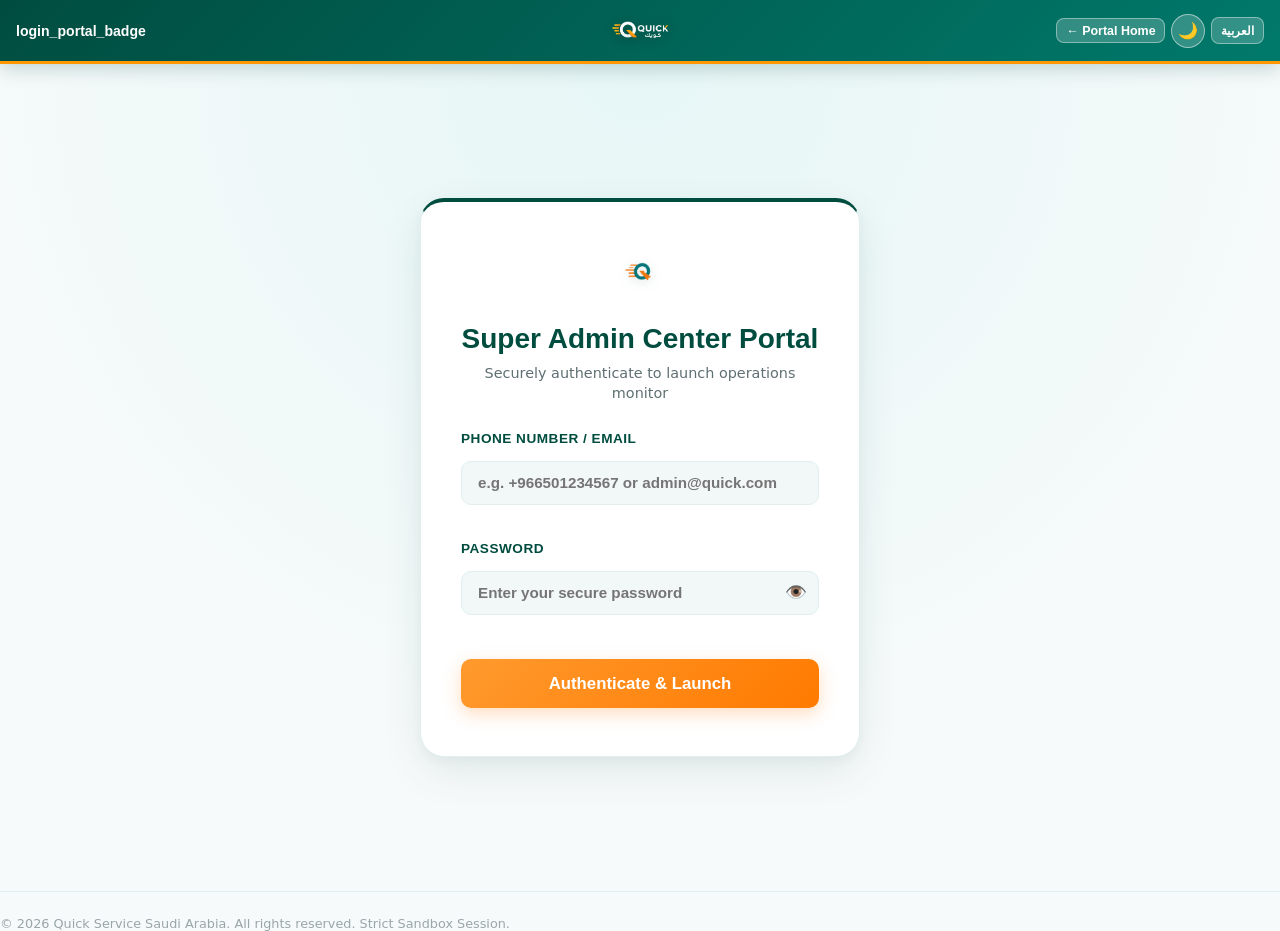
==== login.html @ 5a7437a3 "Initial commit for standalone Supermarket Logistics Dashboard" ====
<!DOCTYPE html>
<html lang="en">
<head>
    <meta charset="UTF-8">
    <meta name="viewport" content="width=device-width, initial-scale=1.0, maximum-scale=1.0, user-scalable=no">
    <meta name="description" content="Super Admin Access Portal - Authenticate to manage users, verify stores and captains, and audit payouts.">
    <meta http-equiv="Content-Security-Policy" content="default-src 'self'; script-src 'self'; style-src 'self' 'unsafe-inline' https://fonts.googleapis.com; font-src 'self' https://fonts.gstatic.com; img-src 'self' data: https://uzpvlmgqwpxcuvngsayb.supabase.co; connect-src 'self' https://quick-service.runasp.net; media-src 'self';">
    <meta http-equiv="Cache-Control" content="no-cache, no-store, must-revalidate">
    <meta http-equiv="Pragma" content="no-cache">
    <meta http-equiv="Expires" content="0">
    <title data-i18n="admin_login_title">Super Admin Portal Login</title>
    <!-- Google Fonts: Cairo, Outfit and Inter -->
    <link rel="preconnect" href="https://fonts.googleapis.com">
    <link rel="preconnect" href="https://fonts.gstatic.com" crossorigin>
    <link href="https://fonts.googleapis.com/css2?family=Cairo:wght@300;400;500;600;700;800;900&family=Inter:wght@300;400;500;600;700&family=Outfit:wght@400;500;600;700;800&display=swap" rel="stylesheet">
    <link rel="stylesheet" href="css/style.css?v=25.0">
    
    <style>
        .login-wrapper {
            display: flex;
            align-items: center;
            justify-content: center;
            min-height: calc(100vh - 73px);
            padding: 2rem;
            position: relative;
            background: radial-gradient(circle at top center, var(--brand-teal-light) 0%, var(--bg-base) 70%);
        }

        [data-theme="dark"] .login-wrapper {
            background: radial-gradient(circle at top center, #1A3135 0%, #101718 70%);
        }

        .login-card {
            background: var(--bg-card);
            border: 1px solid var(--border-color);
            border-top: 4.5px solid var(--brand-teal);
            border-radius: var(--radius-lg);
            width: 100%;
            max-width: 440px;
            padding: 3rem 2.5rem;
            box-shadow: 0 16px 40px rgba(0, 77, 64, 0.09), 0 4px 12px rgba(0, 0, 0, 0.03);
            position: relative;
            overflow: hidden;
            display: flex;
            flex-direction: column;
            gap: 1.75rem;
            animation: fadeIn 0.5s ease-out;
        }

        .login-header {
            text-align: center;
            z-index: 1;
        }

        .login-logo {
            font-size: 3rem;
            margin-bottom: 1rem;
            display: inline-block;
        }

        .login-title {
            font-size: 1.75rem;
            font-weight: 800;
            color: var(--brand-teal);
            margin-bottom: 0.5rem;
        }

        .login-subtitle {
            color: var(--text-secondary);
            font-size: 0.9rem;
            line-height: 1.4;
            font-weight: 500;
        }

        .login-form {
            display: flex;
            flex-direction: column;
            gap: 1.25rem;
            z-index: 1;
        }

        .form-group {
            display: flex;
            flex-direction: column;
            gap: 0.5rem;
        }

        .form-label {
            font-size: 0.85rem;
            font-weight: 700;
            color: var(--brand-teal);
            text-transform: uppercase;
            letter-spacing: 0.5px;
        }

        .login-input {
            width: 100%;
            background-color: var(--bg-container);
            border: 1px solid var(--border-color);
            border-radius: var(--radius-sm);
            padding: 0.8rem 1rem;
            color: var(--text-primary);
            font-size: 0.95rem;
            font-weight: 600;
            outline: none;
            transition: all var(--transition-speed);
        }

        .login-input:focus {
            border-color: var(--brand-teal);
            background-color: #FFFFFF;
            box-shadow: 0 0 0 3px rgba(0, 77, 64, 0.12);
        }

        .btn-submit {
            background: linear-gradient(135deg, #FF9A2E 0%, #FF7A00 100%);
            color: #fff;
            border: none;
            border-radius: var(--radius-sm);
            padding: 0.9rem;
            font-size: 1.05rem;
            font-weight: 700;
            cursor: pointer;
            display: flex;
            align-items: center;
            justify-content: center;
            gap: 0.5rem;
            box-shadow: 0 6px 18px rgba(255, 138, 31, 0.28);
            transition: all var(--transition-speed);
            margin-top: 0.5rem;
        }

        .btn-submit:hover:not(:disabled) {
            transform: translateY(-2px);
            box-shadow: 0 8px 24px rgba(255, 138, 31, 0.38);
        }

        .btn-submit:active:not(:disabled) {
            transform: translateY(0);
        }

        .btn-submit:disabled {
            opacity: 0.6;
            cursor: not-allowed;
        }

        .alert-box {
            border-radius: var(--radius-sm);
            padding: 0.75rem 1rem;
            font-size: 0.85rem;
            font-weight: 500;
            display: none;
            align-items: center;
            gap: 0.5rem;
            animation: shake 0.4s ease-in-out;
        }

        .alert-error {
            background-color: rgba(255, 71, 87, 0.12);
            border: 1px solid rgba(255, 71, 87, 0.25);
            color: var(--color-danger);
            display: none;
        }

        .alert-success {
            background-color: rgba(46, 213, 115, 0.12);
            border: 1px solid rgba(46, 213, 115, 0.25);
            color: var(--color-success);
            display: none;
        }

        /* Spinner */
        .spinner {
            width: 18px;
            height: 18px;
            border: 2px solid rgba(255, 255, 255, 0.3);
            border-top-color: #fff;
            border-radius: 50%;
            animation: spin 0.8s linear infinite;
            display: none;
        }

        /* Animations */
        @keyframes fadeIn {
            from { opacity: 0; transform: translateY(20px); }
            to { opacity: 1; transform: translateY(0); }
        }

        @keyframes float {
            0%, 100% { transform: translateY(0); }
            50% { transform: translateY(-8px); }
        }

        @keyframes spin {
            to { transform: rotate(360deg); }
        }

        /* Mobile Responsive Overlap Fixes */
        @media screen and (max-width: 576px) {
            .portal-header {
                padding: 0 8px !important;
                height: 56px !important;
            }

            .header-right-text {
                display: none !important;
            }

            .header-center img {
                height: 32px !important;
                max-width: 100px !important;
            }

            .header-left {
                gap: 4px !important;
            }

            .header-left .btn {
                padding: 0.25rem 0.45rem !important;
                font-size: 0.72rem !important;
            }

            .login-wrapper {
                padding: 0.75rem !important;
                min-height: calc(100vh - 56px) !important;
            }

            .login-card {
                padding: 1.25rem 1rem !important;
                gap: 1.25rem !important;
            }

            .login-title {
                font-size: 1.35rem !important;
            }
        }
    </style>
</head>
<body class="portal-body">
    <!-- Login Header -->
    <header class="portal-header" style="display: flex !important; flex-direction: row !important; align-items: center !important; justify-content: space-between !important; flex-wrap: nowrap !important; height: 64px !important; padding: 0 16px !important; background: linear-gradient(135deg, #004D40 0%, #00796B 100%) !important; border-bottom: 3px solid #FF9800 !important; position: sticky !important; top: 0 !important; z-index: 99999 !important; width: 100% !important; box-sizing: border-box !important;">
        <!-- Right (اليمين in RTL): Brand Title / Portal Title -->
        <div class="header-right" style="display: flex !important; align-items: center !important; gap: 6px !important; flex: 1 !important; justify-content: flex-start !important; min-width: 0 !important;">
            <h1 class="logo-text header-right-text" id="login-header-title" style="font-size: 0.88rem !important; font-weight: 800 !important; color: #ffffff !important; margin: 0 !important; white-space: nowrap !important; overflow: hidden !important; text-overflow: ellipsis !important; font-family: 'Cairo', sans-serif !important;" data-i18n="login_portal_badge">لوحة التحكم السريعة</h1>
        </div>
        <!-- Center (في النص): Quick Logo -->
        <div class="header-center" style="display: flex !important; align-items: center !important; justify-content: center !important; flex: 1 !important; min-width: 0 !important;">
            <img src="assets/images/home_logo.png" alt="Quick Service Logo" class="brand-logo-wide" style="height: 38px !important; width: auto !important; max-width: 120px !important; object-fit: contain !important; filter: drop-shadow(0 2px 6px rgba(0,0,0,0.3)) !important;">
        </div>
        <!-- Left (الشمال in RTL): Control Buttons (Home, Theme, Language) -->
        <div class="header-left" style="display: flex !important; align-items: center !important; justify-content: flex-end !important; gap: 6px !important; flex: 1 !important; min-width: 0 !important;">
            <a href="index.html" class="btn btn-secondary btn-sm" id="btn-back-home" style="border-radius: 8px !important; font-size: 0.78rem !important; font-weight: 700 !important; padding: 0.3rem 0.55rem !important; text-decoration: none !important; color: #ffffff !important; background: rgba(255,255,255,0.2) !important; border: 1px solid rgba(255,255,255,0.4) !important; white-space: nowrap !important;" data-i18n="nav_home">🏠 الرئيسية</a>
            <button class="btn btn-secondary btn-sm btn-theme-toggle" id="btn-theme-toggle" style="width: 34px !important; height: 34px !important; border-radius: 50% !important; font-size: 1rem !important; padding: 0 !important; display: flex !important; align-items: center !important; justify-content: center !important; color: #ffffff !important; background: rgba(255,255,255,0.2) !important; border: 1.5px solid rgba(255,255,255,0.5) !important; flex-shrink: 0 !important;" title="Toggle Theme">🌙</button>
            <button id="btn-lang-toggle" class="btn btn-secondary btn-sm" style="border-radius: 8px !important; font-size: 0.78rem !important; font-weight: 700 !important; padding: 0.3rem 0.55rem !important; color: #ffffff !important; background: rgba(255,255,255,0.2) !important; border: 1px solid rgba(255,255,255,0.4) !important; white-space: nowrap !important;">العربية</button>
        </div>
    </header>

    <!-- Main Content -->
    <main class="login-wrapper">
        <div class="login-card">
            <header class="login-header">
                <img src="assets/images/logo_withoutname.png" alt="Quick App Logo" class="brand-logo-img" style="height: 56px; margin-bottom: 0.8rem;">
                <h1 class="login-title" data-i18n="admin_login_title">Super Admin Portal</h1>
                <p class="login-subtitle" data-i18n="admin_login_subtitle">Securely authenticate to launch operations monitor</p>
            </header>

             <form id="admin-login-form" class="login-form" novalidate>
                <!-- Alert Box -->
                <div id="login-alert" class="alert-box alert-error" role="alert">
                    <span id="alert-icon">⚠️</span>
                    <span id="alert-message"></span>
                </div>

                <div class="form-group">
                    <label for="identifier" class="form-label" data-i18n="identifier_label">Phone Number / Email</label>
                    <input type="text" id="identifier" name="identifier" class="login-input" required data-i18n-placeholder="identifier_placeholder" placeholder="e.g. +966501234567 or admin@quick.com" autocomplete="username">
                </div>

                <div class="form-group">
                    <label for="password" class="form-label" data-i18n="password_label">Password</label>
                    <div class="password-wrapper">
                        <input type="password" id="password" name="password" class="login-input" required data-i18n-placeholder="password_placeholder" placeholder="Enter your secure password" autocomplete="current-password">
                        <button type="button" class="password-toggle-btn" id="btn-toggle-password" aria-label="Toggle Password Visibility">👁️</button>
                    </div>
                </div>

                <button type="submit" id="btn-login-submit" class="btn-submit">
                    <span class="spinner" id="login-spinner"></span>
                    <span id="login-btn-text" data-i18n="login_btn">Authenticate & Launch</span>
                </button>
            </form>

            <!-- OTP Verification Form -->
            <form id="otp-verify-form" class="login-form" style="display: none;" novalidate>
                <!-- Alert Box -->
                <div id="otp-alert" class="alert-box alert-error" role="alert">
                    <span id="otp-alert-icon">⚠️</span>
                    <span id="otp-alert-message"></span>
                </div>

                <div class="form-group">
                    <label for="otp-phone" class="form-label">Phone Number</label>
                    <div style="display: flex; gap: 0.5rem;">
                        <input type="tel" id="otp-phone" name="otp-phone" class="login-input" style="flex: 2;" required placeholder="e.g. +201012345678">
                        <button type="button" id="btn-send-otp" class="btn-submit" style="flex: 1; font-size: 0.8rem; margin: 0; box-shadow: none; padding: 0.65rem;">Send OTP</button>
                    </div>
                </div>

                <div class="form-group">
                    <label for="otp-code" class="form-label">Verification Code</label>
                    <input type="text" id="otp-code" name="otp-code" class="login-input" required placeholder="Enter 6-digit code">
                </div>

                <div style="display: flex; gap: 0.5rem; margin-top: 0.5rem;">
                    <button type="button" id="btn-otp-back" class="btn-submit" style="background: rgba(255, 255, 255, 0.08); color: var(--text-primary); box-shadow: none; flex: 1; margin: 0; padding: 0.75rem;">Back</button>
                    <button type="submit" id="btn-otp-submit" class="btn-submit" style="flex: 2; margin: 0; padding: 0.75rem;">Verify & Launch</button>
                </div>
            </form>
        </div>
    </main>

    <!-- Footer -->
    <footer class="gateway-footer" style="margin-top: auto;">
        <p data-i18n="portal_footer">&copy; 2026 Quick Service Saudi Arabia. All rights reserved. Strict Sandbox Session.</p>
    </footer>

    <!-- Scripts -->
    <script src="js/pretty-logger.js?v=15.0"></script>
    <script type="module" src="js/login.js?v=15.0"></script>
</body>
</html>
---- css/style.css ----
/* Variables - Quick Mobile App Light Theme System */
:root {
    /* Quick App Brand Colors */
    --brand-teal: #004D40;
    --brand-teal-dark: #22373F;
    --brand-teal-light: #E6F6F6;
    --brand-teal-active: #20B8B8;

    --brand-orange: #FF8A1F;
    --brand-orange-dark: #E96F00;
    --brand-orange-light: #FFF1E4;

    /* Clean Light Theme Backgrounds & Surfaces */
    --bg-base: #F7FAFA;          /* Crisp soft light mint background */
    --bg-surface: #FFFFFF;       /* Pure white surface */
    --bg-card: #FFFFFF;          /* Pure white cards */
    --bg-container: #F2F7F7;     /* Soft container tint */
    --bg-surface-glass: rgba(255, 255, 255, 0.94);
    --border-color: #E1EEEE;     /* Crisp light border */
    --border-color-hover: #008C8C;

    /* Shadows */
    --card-shadow: 0 6px 20px rgba(0, 77, 64, 0.06), 0 2px 6px rgba(0, 0, 0, 0.02);
    --card-shadow-hover: 0 12px 32px rgba(0, 77, 64, 0.12), 0 4px 12px rgba(0, 0, 0, 0.04);

    /* Text Colors */
    --text-primary: #172124;    /* Deep Charcoal Text */
    --text-secondary: #5F6F72;  /* Slate Gray Secondary Text */
    --text-muted: #9AA6A8;      /* Hint / Disabled Gray */

    /* Theme Accents (Admin - Quick Brand Teal) */
    --admin-color: #004D40;
    --admin-color-hover: #00796B;
    --admin-gradient: linear-gradient(135deg, #004D40 0%, #00796B 100%);
    --admin-glow: rgba(0, 77, 64, 0.18);
    --admin-bg-light: #E6F6F6;

    /* Theme Accents (Restaurant - Quick Speed Orange) */
    --rest-color: #FF8A1F;
    --rest-color-hover: #E96F00;
    --rest-gradient: linear-gradient(135deg, #FF9A2E 0%, #FF7A00 100%);
    --rest-glow: rgba(255, 138, 31, 0.2);
    --rest-bg-light: #FFF1E4;

    /* Theme Accents (Market - Quick Mint Teal) */
    --mkt-color: #008C8C;
    --mkt-color-hover: #20B8B8;
    --mkt-gradient: linear-gradient(135deg, #008C8C 0%, #20B8B8 100%);
    --mkt-glow: rgba(0, 140, 140, 0.2);
    --mkt-bg-light: #E6F6F6;

    /* Status Colors */
    --color-pending: #FFC145;
    --color-success: #20A66A;
    --color-danger: #E54848;
    --color-info: #0077FF;

    /* Spacing & Borders */
    --radius-sm: 10px;
    --radius-md: 16px;
    --radius-lg: 24px;
    --transition-speed: 0.3s;
    --ease-in-out: cubic-bezier(0.4, 0, 0.2, 1);
}

/* ==========================================================================
   Dark Theme System (Mapped directly from Flutter AppColors)
   ========================================================================== */
[data-theme="dark"] {
    --bg-base: #101718;          /* AppColors.darkBackground */
    --bg-surface: #172224;       /* AppColors.darkSurface */
    --bg-card: #1D2B2D;          /* AppColors.darkCard */
    --bg-container: #142123;     /* AppColors.containerBackground */
    --bg-surface-glass: rgba(23, 34, 36, 0.94);
    --border-color: #2E4245;     /* AppColors.border */
    --border-color-hover: #20B8B8;

    /* Shadows for Dark Mode */
    --card-shadow: 0 6px 20px rgba(0, 0, 0, 0.35), 0 2px 6px rgba(0, 0, 0, 0.2);
    --card-shadow-hover: 0 12px 32px rgba(32, 184, 184, 0.15), 0 4px 12px rgba(0, 0, 0, 0.3);

    /* Text Colors */
    --text-primary: #FFFFFF;    /* AppColors.textPrimary */
    --text-secondary: #B8C7C7;  /* AppColors.textSecondary */
    --text-muted: #7E8E90;      /* AppColors.textHint */

    /* Theme Accents (Admin - Dark Active Teal #20B8B8) */
    --brand-teal: #20B8B8;
    --brand-teal-light: #1A3135;
    --admin-color: #20B8B8;
    --admin-color-hover: #65D6D6;
    --admin-gradient: linear-gradient(135deg, #004D40 0%, #00796B 100%);
    --admin-glow: rgba(32, 184, 184, 0.25);
    --admin-bg-light: #1A3135;

    /* Theme Accents (Restaurant - Dark Speed Orange #FFA64D) */
    --brand-orange: #FFA64D;
    --rest-color: #FFA64D;
    --rest-color-hover: #FF8A1F;
    --rest-gradient: linear-gradient(135deg, #4A2800 0%, #6E3B00 100%);
    --rest-glow: rgba(255, 166, 77, 0.25);
    --rest-bg-light: #2A1D12;

    /* Theme Accents (Market - Dark Mint Teal #20B8B8) */
    --mkt-color: #20B8B8;
    --mkt-color-hover: #65D6D6;
    --mkt-gradient: linear-gradient(135deg, #103437 0%, #17484D 100%);
    --mkt-glow: rgba(32, 184, 184, 0.25);
    --mkt-bg-light: #1A3135;
}

/* Global Reset */
* {
    box-sizing: border-box;
    margin: 0;
    padding: 0;
}

body.portal-body {
    font-family: 'Cairo', 'Inter', system-ui, -apple-system, sans-serif;
    background-color: var(--bg-base);
    color: var(--text-primary);
    min-height: 100vh;
    display: flex;
    flex-direction: column;
    overflow-x: hidden;
}

h1, h2, h3, h4, h5, .logo-text, .sidebar-title {
    font-family: 'Cairo', 'Outfit', sans-serif;
}

/* Logo Image Styling */
.brand-logo-img {
    height: 42px;
    width: auto;
    object-fit: contain;
    filter: drop-shadow(0 2px 6px rgba(0, 77, 64, 0.15));
    transition: transform var(--transition-speed) var(--ease-in-out);
}

.brand-logo-img:hover {
    transform: scale(1.04);
}

.brand-logo-hero {
    height: 76px;
    width: auto;
    object-fit: contain;
    margin-bottom: 1.25rem;
    filter: drop-shadow(0 6px 16px rgba(0, 77, 64, 0.18));
}

/* Scrollbars */
::-webkit-scrollbar {
    width: 8px;
    height: 8px;
}
::-webkit-scrollbar-track {
    background: var(--bg-base);
}
::-webkit-scrollbar-thumb {
    background: #C0C8C9;
    border-radius: var(--radius-sm);
}
::-webkit-scrollbar-thumb:hover {
    background: #9AA6A8;
}

/* ==========================================================================
   1. Portal Navigation Header
   ========================================================================== */
.portal-header {
    background: linear-gradient(135deg, #004D40 0%, #00796B 100%);
    border-bottom: 3.5px solid var(--brand-orange);
    box-shadow: 0 4px 18px rgba(0, 77, 64, 0.22);
    display: flex !important;
    flex-direction: row !important;
    align-items: center !important;
    justify-content: space-between !important;
    flex-wrap: nowrap !important;
    padding: 0.6rem 1.25rem !important;
    height: 68px !important;
    position: sticky !important;
    top: 0 !important;
    z-index: 1000 !important;
    box-sizing: border-box !important;
    width: 100% !important;
}

[data-theme="dark"] .portal-header {
    background: linear-gradient(135deg, #102B2E 0%, #173B3F 100%);
    border-bottom: 3.5px solid #FFA64D;
}

/* Right (اليمين in RTL): Store Avatar + Store Name */
.header-right {
    display: flex !important;
    align-items: center !important;
    gap: 0.75rem !important;
    flex: 1 !important;
    min-width: 0 !important;
    justify-content: flex-start !important;
}

/* Center (في النص): Centered Quick Logo */
.header-center {
    display: flex !important;
    align-items: center !important;
    justify-content: center !important;
    flex: 1 !important;
    min-width: 0 !important;
}

/* Left (الشمال in RTL): Notification Bell + Menu Button */
.header-left {
    display: flex !important;
    align-items: center !important;
    justify-content: flex-end !important;
    gap: 0.65rem !important;
    flex: 1 !important;
    min-width: 0 !important;
}

.logo-text {
    font-size: 1.05rem !important;
    font-weight: 800 !important;
    color: #ffffff !important;
    font-family: 'Cairo', sans-serif !important;
    white-space: nowrap !important;
    overflow: hidden !important;
    text-overflow: ellipsis !important;
    max-width: 180px !important;
}

.header-vendor-avatar {
    width: 44px;
    height: 44px;
    border-radius: 50%;
    object-fit: cover;
    border: 2px solid rgba(255, 255, 255, 0.9);
    background: rgba(255, 255, 255, 0.2);
    box-shadow: 0 3px 10px rgba(0, 0, 0, 0.22);
    flex-shrink: 0;
    transition: transform 0.3s ease;
}

.header-vendor-avatar:hover {
    transform: scale(1.08);
}

.brand-logo-wide {
    height: 52px;
    max-height: 54px;
    width: auto;
    object-fit: contain;
    filter: drop-shadow(0 3px 10px rgba(0, 0, 0, 0.35));
    transition: transform 0.3s ease;
}

[data-theme="dark"] .brand-logo-wide {
    filter: drop-shadow(0 3px 10px rgba(255, 255, 255, 0.35));
}

.brand-logo-wide:hover {
    transform: scale(1.06);
}

/* Premium Glassmorphic Notification Bell Button */
.btn-notification-bell {
    position: relative;
    display: inline-flex;
    align-items: center;
    justify-content: center;
    width: 44px;
    height: 44px;
    padding: 0;
    border-radius: 50%;
    background: rgba(255, 255, 255, 0.2);
    color: #ffffff !important;
    border: 1.5px solid rgba(255, 255, 255, 0.45);
    backdrop-filter: blur(8px);
    -webkit-backdrop-filter: blur(8px);
    font-size: 1.25rem;
    cursor: pointer;
    box-shadow: 0 4px 14px rgba(0, 0, 0, 0.2);
    transition: all 0.25s cubic-bezier(0.4, 0, 0.2, 1);
}

.btn-notification-bell:hover {
    background: rgba(255, 255, 255, 0.35);
    border-color: rgba(255, 255, 255, 0.75);
    transform: scale(1.08);
    box-shadow: 0 6px 18px rgba(0, 0, 0, 0.28);
}

/* Sidebar Control Section */
.sidebar-control-section {
    margin-top: auto;
    padding-top: 1.25rem;
    border-top: 1px solid var(--border-color);
}

.portal-selector-nav {
    display: flex;
    gap: 0.5rem;
    background: rgba(255, 255, 255, 0.15);
    padding: 0.35rem;
    border-radius: var(--radius-md);
    border: 1px solid rgba(255, 255, 255, 0.25);
}

.portal-nav-btn {
    background: transparent;
    border: none;
    color: rgba(255, 255, 255, 0.85);
    padding: 0.5rem 1.25rem;
    border-radius: calc(var(--radius-md) - 4px);
    cursor: pointer;
    font-family: 'Cairo', sans-serif;
    font-weight: 700;
    font-size: 0.95rem;
    display: flex;
    align-items: center;
    gap: 0.5rem;
    transition: all var(--transition-speed) var(--ease-in-out);
}
.portal-nav-btn:hover {
    color: #ffffff;
    background: rgba(255, 255, 255, 0.2);
}

/* Nav Portal Active Theme Triggers */
.portal-nav-btn[data-portal="super-admin"].active {
    background: #ffffff;
    color: var(--brand-teal);
    box-shadow: 0 4px 14px rgba(0, 0, 0, 0.15);
}
.portal-nav-btn[data-portal="restaurant"].active {
    background: var(--rest-gradient);
    color: #fff;
    box-shadow: 0 4px 14px var(--rest-glow);
}
.portal-nav-btn[data-portal="market"].active {
    background: #ffffff;
    color: var(--brand-teal);
    box-shadow: 0 4px 14px rgba(0, 0, 0, 0.15);
}

.orders-ticker {
    display: flex;
    align-items: center;
    gap: 0.5rem;
    font-size: 0.85rem;
    font-weight: 700;
    color: #ffffff;
    background: rgba(255, 255, 255, 0.18);
    border: 1px solid rgba(255, 255, 255, 0.3);
    padding: 0.45rem 1.1rem;
    border-radius: 50px;
}
.ticker-dot {
    width: 9px;
    height: 9px;
    background-color: var(--color-success);
    border-radius: 50%;
}
.ticker-dot.pulse {
    animation: beacon 2s infinite ease-in-out;
}

/* ==========================================================================
   2. Layout & Workspace Containers
   ========================================================================== */
.workspace-container {
    flex: 1;
    display: flex;
    position: relative;
}

.portal-section {
    display: none;
    width: 100%;
    min-height: calc(100vh - 73px);
}
.portal-section.active {
    display: block;
}

.dashboard-wrapper {
    display: grid;
    grid-template-columns: 270px 1fr;
    min-height: calc(100vh - 73px);
}

/* Sidebar Styling */
.dashboard-sidebar {
    background-color: var(--bg-surface);
    border-right: 1px solid var(--border-color);
    padding: 2rem 1.25rem;
    display: flex;
    flex-direction: column;
    gap: 1.5rem;
    box-shadow: 4px 0 16px rgba(0, 77, 64, 0.02);
}

html[dir="rtl"] .dashboard-sidebar {
    border-right: none;
    border-left: 1px solid var(--border-color);
    box-shadow: -4px 0 16px rgba(0, 77, 64, 0.02);
}

.sidebar-title {
    font-size: 0.8rem;
    text-transform: uppercase;
    letter-spacing: 1.2px;
    color: var(--text-muted);
    font-weight: 700;
    padding-left: 0.75rem;
}

html[dir="rtl"] .sidebar-title {
    padding-left: 0;
    padding-right: 0.75rem;
}

.sidebar-menu {
    display: flex;
    flex-direction: column;
    gap: 0.4rem;
}

.sidebar-link {
    background: transparent;
    border: none;
    color: var(--text-secondary);
    padding: 0.8rem 1.1rem;
    border-radius: var(--radius-sm);
    text-align: left;
    font-size: 0.95rem;
    font-weight: 600;
    cursor: pointer;
    display: flex;
    align-items: center;
    justify-content: space-between;
    transition: all 0.2s var(--ease-in-out);
    width: 100%;
}

html[dir="rtl"] .sidebar-link {
    text-align: right;
}

.sidebar-link:hover {
    color: var(--brand-teal);
    background: var(--bg-container);
}

/* Sidebar Badges */
.sidebar-badge {
    background-color: var(--bg-container);
    color: var(--brand-teal);
    font-size: 0.75rem;
    padding: 0.2rem 0.6rem;
    border-radius: 12px;
    font-weight: 700;
}
.sidebar-badge.danger-badge {
    background-color: var(--color-danger);
    color: #fff;
}

/* Active Menu Styles per Theme (Pill Active with Speed Orange Indicator) */
.sidebar-link.active {
    background: var(--brand-teal-light);
    color: var(--brand-teal);
    border-left: 4px solid var(--brand-orange);
    padding-left: calc(1.1rem - 4px);
    font-weight: 700;
}

html[dir="rtl"] .sidebar-link.active {
    border-left: none;
    border-right: 4px solid var(--brand-orange);
    padding-left: 1.1rem;
    padding-right: calc(1.1rem - 4px);
}

/* Restaurant Sidebar override */
.restaurant-theme .sidebar-link.active {
    background: var(--brand-orange-light);
    color: var(--brand-orange-dark);
    border-left: 4px solid var(--brand-orange);
}

/* Market Sidebar override */
.market-theme .sidebar-link.active {
    background: var(--brand-teal-light);
    color: var(--brand-teal);
    border-left: 4px solid var(--brand-teal-active);
}

/* Dashboard Workspace Content */
.dashboard-content {
    background-color: var(--bg-base);
    padding: 2.25rem;
    overflow-y: auto;
    height: calc(100vh - 73px);
}

.content-header {
    margin-bottom: 2rem;
}
.content-header h2 {
    font-size: 1.8rem;
    font-weight: 800;
    color: var(--brand-teal);
    margin-bottom: 0.35rem;
}
.content-header p {
    color: var(--text-secondary);
    font-size: 0.95rem;
}

/* ==========================================================================
   3. Analytics & Summary Cards
   ========================================================================== */
.analytics-grid {
    display: grid;
    grid-template-columns: repeat(auto-fit, minmax(220px, 1fr));
    gap: 1.5rem;
    margin-bottom: 2rem;
}

.summary-card {
    background: var(--bg-card);
    border: 1px solid var(--border-color);
    border-top: 4.5px solid var(--brand-teal);
    border-radius: var(--radius-md);
    padding: 1.5rem;
    position: relative;
    overflow: hidden;
    box-shadow: var(--card-shadow);
    transition: all var(--transition-speed) var(--ease-in-out);
}
.summary-card:hover {
    border-top-color: var(--brand-orange);
    border-right-color: var(--border-color-hover);
    border-bottom-color: var(--border-color-hover);
    border-left-color: var(--border-color-hover);
    box-shadow: var(--card-shadow-hover);
    transform: translateY(-4px);
}

.card-title {
    font-size: 0.85rem;
    text-transform: uppercase;
    letter-spacing: 1px;
    color: var(--brand-teal);
    margin-bottom: 0.75rem;
    font-weight: 700;
}
.card-value {
    font-size: 2.1rem;
    font-weight: 800;
    color: var(--text-primary);
    margin-bottom: 0.5rem;
    font-family: 'Cairo', 'Outfit', sans-serif;
}
.card-subtext {
    font-size: 0.82rem;
    font-weight: 600;
    color: var(--text-secondary);
    display: flex;
    align-items: center;
    gap: 0.25rem;
}
.card-subtext.trend-up {
    color: var(--color-success);
}
.card-subtext.trend-down {
    color: var(--color-danger);
}

/* Glass panel wrappers for charts & controls */
.glass-panel {
    background: var(--bg-card);
    border: 1px solid var(--border-color);
    border-top: 4.5px solid var(--brand-teal);
    border-radius: var(--radius-md);
    padding: 1.5rem;
    margin-bottom: 2rem;
    box-shadow: var(--card-shadow);
}

.charts-row {
    display: grid;
    grid-template-columns: 2fr 1fr;
    gap: 1.5rem;
    margin-bottom: 2rem;
}
@media (max-width: 1024px) {
    .charts-row {
        grid-template-columns: 1fr;
    }
}

.chart-container {
    position: relative;
    height: 300px;
    width: 100%;
}

.panel-header {
    display: flex;
    justify-content: space-between;
    align-items: center;
    margin-bottom: 1.5rem;
}
.panel-title {
    font-size: 1.2rem;
    font-weight: 700;
    color: var(--text-primary);
}

/* ==========================================================================
   4. Tables & Pipelines
   ========================================================================== */
.table-responsive {
    overflow-x: auto;
    width: 100%;
}

.custom-table {
    width: 100%;
    border-collapse: collapse;
    text-align: left;
    font-size: 0.9rem;
    background-color: var(--bg-card);
    border-radius: var(--radius-sm);
    overflow: hidden;
}

.custom-table th {
    background-color: var(--bg-container);
    color: var(--text-secondary);
    font-weight: 700;
    padding: 1rem;
    border-bottom: 1px solid var(--border-color);
    font-family: 'Cairo', sans-serif;
    text-transform: uppercase;
    font-size: 0.8rem;
    letter-spacing: 0.5px;
}

.custom-table td {
    padding: 1rem;
    border-bottom: 1px solid var(--border-color);
    color: var(--text-primary);
}

.custom-table tbody tr:hover {
    background-color: var(--bg-container);
}
    color: var(--text-primary);
    vertical-align: middle;
}

.custom-table tbody tr {
    transition: background-color 0.2s var(--ease-in-out);
}
.custom-table tbody tr:hover {
    background-color: rgba(255, 255, 255, 0.02);
}

/* Badges styling */
.badge {
    display: inline-block;
    padding: 0.25rem 0.6rem;
    border-radius: 4px;
    font-size: 0.75rem;
    font-weight: 600;
    text-transform: uppercase;
}
.badge-pending {
    background-color: rgba(255, 165, 0, 0.15);
    color: var(--color-pending);
    border: 1px solid rgba(255, 165, 0, 0.25);
}
.badge-success {
    background-color: rgba(46, 213, 115, 0.15);
    color: var(--color-success);
    border: 1px solid rgba(46, 213, 115, 0.25);
}
.badge-danger {
    background-color: rgba(255, 71, 87, 0.15);
    color: var(--color-danger);
    border: 1px solid rgba(255, 71, 87, 0.25);
}
.badge-info {
    background-color: rgba(30, 144, 255, 0.15);
    color: var(--color-info);
    border: 1px solid rgba(30, 144, 255, 0.25);
}

/* User verification documents preview modal */
.doc-thumbnail {
    width: 50px;
    height: 35px;
    border-radius: 4px;
    background-color: rgba(255,255,255,0.05);
    border: 1px solid var(--border-color);
    display: inline-flex;
    align-items: center;
    justify-content: center;
    cursor: pointer;
    font-size: 0.75rem;
    color: var(--text-secondary);
    transition: border-color 0.2s;
}
.doc-thumbnail:hover {
    border-color: var(--text-primary);
}

/* Action buttons */
.btn {
    border: none;
    border-radius: var(--radius-sm);
    padding: 0.5rem 1rem;
    font-size: 0.85rem;
    font-weight: 700;
    cursor: pointer;
    transition: all 0.2s var(--ease-in-out);
    font-family: 'Cairo', sans-serif;
    display: inline-flex;
    align-items: center;
    gap: 0.35rem;
}
.btn-sm {
    padding: 0.35rem 0.75rem;
    font-size: 0.8rem;
}
.btn-primary {
    background: linear-gradient(135deg, #004D40 0%, #00796B 100%);
    color: #fff;
    box-shadow: 0 4px 12px rgba(0, 77, 64, 0.22);
}
.btn-primary:hover {
    background: linear-gradient(135deg, #003B31 0%, #006055 100%);
    transform: translateY(-1px);
    box-shadow: 0 6px 16px rgba(0, 77, 64, 0.3);
}
.btn-success {
    background-color: var(--color-success);
    color: #fff;
}
.btn-success:hover {
    background-color: #1b8a58;
}
.btn-danger {
    background-color: var(--color-danger);
    color: #fff;
}
.btn-danger:hover {
    background-color: #cc3636;
}
.btn-secondary {
    background-color: var(--brand-teal-light);
    color: var(--brand-teal);
    border: 1px solid rgba(0, 77, 64, 0.15);
}
.btn-secondary:hover {
    background-color: #d8f0f0;
    color: var(--brand-teal-dark);
}

/* Forms & Filter inputs */
.form-label {
    display: block;
    font-size: 0.85rem;
    font-weight: 700;
    color: var(--text-secondary);
    margin-bottom: 0.4rem;
    font-family: 'Cairo', sans-serif;
}
.form-group {
    display: flex;
    flex-direction: column;
    margin-bottom: 1rem;
}
.filter-bar {
    display: flex;
    gap: 1rem;
    margin-bottom: 1.5rem;
    flex-wrap: wrap;
}
.search-input, .select-input {
    background-color: var(--bg-container);
    border: 1px solid var(--border-color);
    border-radius: var(--radius-sm);
    padding: 0.6rem 1rem;
    color: var(--text-primary);
    font-size: 0.9rem;
    font-weight: 600;
    font-family: 'Cairo', sans-serif;
    outline: none;
    transition: all 0.2s;
}
.search-input {
    flex: 1;
    min-width: 200px;
}
.search-input:focus, .select-input:focus {
    border-color: var(--brand-teal);
    background-color: var(--bg-surface);
    box-shadow: 0 0 0 3px rgba(0, 77, 64, 0.12);
}

.select-input option {
    background-color: var(--bg-surface);
    color: var(--text-primary);
}

/* Modals & Dialog System */
.modal-overlay {
    position: fixed;
    top: 0;
    left: 0;
    right: 0;
    bottom: 0;
    background: rgba(0, 0, 0, 0.65);
    backdrop-filter: blur(8px);
    -webkit-backdrop-filter: blur(8px);
    z-index: 999;
    display: flex;
    align-items: center;
    justify-content: center;
    padding: 1.5rem;
}
.modal-overlay.hidden {
    display: none;
}
.modal-card {
    background: var(--bg-card);
    border: 1px solid var(--border-color);
    border-top: 4.5px solid var(--brand-teal);
    border-radius: var(--radius-md);
    box-shadow: var(--card-shadow-hover);
    color: var(--text-primary);
    max-width: 580px;
    width: 100%;
    max-height: 90vh;
    display: flex;
    flex-direction: column;
    overflow: hidden;
}
.modal-header {
    padding: 1.25rem 1.5rem;
    border-bottom: 1px solid var(--border-color);
    display: flex;
    justify-content: space-between;
    align-items: center;
}
.modal-header h3 {
    margin: 0;
    font-size: 1.15rem;
    font-weight: 800;
    color: var(--brand-teal);
}
.modal-close-btn {
    background: transparent;
    border: none;
    font-size: 1.5rem;
    color: var(--text-secondary);
    cursor: pointer;
}
.modal-body {
    padding: 1.5rem;
    overflow-y: auto;
    flex: 1;
}
.modal-footer {
    padding: 1rem 1.5rem;
    border-top: 1px solid var(--border-color);
    display: flex;
    justify-content: flex-end;
    gap: 0.75rem;
    background: var(--bg-container);
}

/* Form switch controls */
.switch-container {
    display: flex;
    align-items: center;
    gap: 0.75rem;
    cursor: pointer;
}
.switch-input {
    display: none;
}
.switch-slider {
    width: 44px;
    height: 22px;
    background-color: rgba(255,255,255,0.15);
    border-radius: 100px;
    position: relative;
    transition: background-color 0.3s;
}
.switch-slider::before {
    content: '';
    position: absolute;
    width: 16px;
    height: 16px;
    border-radius: 50%;
    background-color: white;
    top: 3px;
    left: 3px;
    transition: transform 0.3s;
}
.switch-input:checked + .switch-slider {
    background-color: var(--color-success);
}
.switch-input:checked + .switch-slider::before {
    transform: translateX(22px);
}
/* Red variants for blocking accounts */
.switch-danger:checked + .switch-slider {
    background-color: var(--color-danger);
}

/* ==========================================================================
   5. Super Admin Live Map Grid & Details
   ========================================================================== */
.dispatch-layout {
    display: grid;
    grid-template-columns: 3fr 1.5fr;
    gap: 1.5rem;
    height: calc(100vh - 200px);
    min-height: 500px;
}
@media (max-width: 1024px) {
    .dispatch-layout {
        grid-template-columns: 1fr;
        height: auto;
    }
}

.map-pane {
    background: #0f0f24;
    border-radius: var(--radius-md);
    border: 1px solid var(--border-color);
    position: relative;
    overflow: hidden;
    height: 100%;
    display: flex;
    align-items: center;
    justify-content: center;
}

.map-svg {
    width: 100%;
    height: 100%;
    background-color: #0b0b1a;
}

/* Map node styling */
.map-road {
    stroke: rgba(255, 255, 255, 0.04);
    stroke-width: 8;
    stroke-linecap: round;
    stroke-linejoin: round;
}
.map-road-highway {
    stroke: rgba(255, 255, 255, 0.08);
    stroke-width: 12;
}

.map-building {
    fill: rgba(255, 255, 255, 0.02);
    stroke: rgba(255, 255, 255, 0.04);
    stroke-width: 1;
}

.pin-restaurant {
    fill: var(--rest-color);
    stroke: #fff;
    stroke-width: 1.5;
    cursor: pointer;
    filter: drop-shadow(0 0 6px var(--rest-glow));
}
.pin-customer {
    fill: #ffa502;
    stroke: #fff;
    stroke-width: 1.5;
    cursor: pointer;
}
.pin-captain {
    fill: var(--color-info);
    stroke: #fff;
    stroke-width: 1.5;
    cursor: pointer;
    transition: transform 0.5s ease;
    filter: drop-shadow(0 0 8px rgba(30,144,255,0.4));
}
.pin-captain.delivering {
    fill: var(--color-success);
    filter: drop-shadow(0 0 8px var(--mkt-glow));
}

.pin-ring {
    stroke: var(--rest-color);
    stroke-width: 1.5;
    fill: none;
    opacity: 0.8;
    animation: beacon 3s infinite ease-out;
}
.pin-ring.warning-ring {
    stroke: var(--color-danger);
}

.map-connector {
    stroke-dasharray: 4 4;
    stroke-width: 1.5;
    animation: dash 15s linear infinite;
}
.map-connector.active {
    stroke: var(--color-info);
}

.map-legend {
    position: absolute;
    bottom: 15px;
    left: 15px;
    background: rgba(15, 15, 36, 0.9);
    border: 1px solid var(--border-color);
    padding: 0.75rem;
    border-radius: var(--radius-sm);
    font-size: 0.75rem;
    display: flex;
    flex-direction: column;
    gap: 0.4rem;
}
.legend-item {
    display: flex;
    align-items: center;
    gap: 0.5rem;
    color: var(--text-secondary);
}
.legend-dot {
    width: 8px;
    height: 8px;
    border-radius: 50%;
}

/* Dispatch details panels */
.dispatch-sidebar-pane {
    background: var(--bg-surface);
    border-radius: var(--radius-md);
    border: 1px solid var(--border-color);
    padding: 1.25rem;
    display: flex;
    flex-direction: column;
    gap: 1.25rem;
    overflow-y: auto;
    height: 100%;
}
.order-queue-list {
    display: flex;
    flex-direction: column;
    gap: 0.75rem;
    overflow-y: auto;
    max-height: 180px;
}
.order-queue-item {
    background: var(--bg-card);
    border: 1px solid var(--border-color);
    border-left: 4px solid var(--brand-teal);
    border-radius: var(--radius-sm);
    padding: 0.85rem;
    cursor: pointer;
    font-size: 0.85rem;
    font-weight: 600;
    transition: all 0.2s var(--ease-in-out);
    box-shadow: 0 2px 8px rgba(0, 77, 64, 0.03);
}

html[dir="rtl"] .order-queue-item {
    border-left: 1px solid var(--border-color);
    border-right: 4px solid var(--brand-teal);
}

.order-queue-item:hover, .order-queue-item.selected {
    border-left-color: var(--brand-orange);
    background: var(--brand-teal-light);
    transform: translateY(-2px);
    box-shadow: 0 6px 16px rgba(0, 77, 64, 0.08);
}

html[dir="rtl"] .order-queue-item:hover,
html[dir="rtl"] .order-queue-item.selected {
    border-right-color: var(--brand-orange);
}

.captain-dispatch-list {
    display: flex;
    flex-direction: column;
    gap: 0.75rem;
    overflow-y: auto;
    max-height: 180px;
}
.captain-dispatch-item {
    background: var(--bg-card);
    border: 1px solid var(--border-color);
    border-left: 4px solid var(--brand-teal);
    border-radius: var(--radius-sm);
    padding: 0.85rem;
    display: flex;
    justify-content: space-between;
    align-items: center;
    cursor: pointer;
    font-size: 0.85rem;
    font-weight: 600;
    transition: all 0.2s var(--ease-in-out);
}

html[dir="rtl"] .captain-dispatch-item {
    border-left: 1px solid var(--border-color);
    border-right: 4px solid var(--brand-teal);
}

.captain-dispatch-item:hover, .captain-dispatch-item.selected {
    border-left-color: var(--brand-orange);
    background: var(--brand-teal-light);
    transform: translateY(-2px);
}

html[dir="rtl"] .captain-dispatch-item:hover,
html[dir="rtl"] .captain-dispatch-item.selected {
    border-right-color: var(--brand-orange);
}

/* ==========================================================================
   6. Restaurant Kitchen Kanban
   ========================================================================== */
.kanban-board {
    display: grid;
    grid-template-columns: repeat(4, 1fr);
    gap: 1rem;
    align-items: start;
    height: calc(100vh - 200px);
    overflow-x: auto;
}
@media (max-width: 1024px) {
    .kanban-board {
        grid-template-columns: 1fr;
        height: auto;
    }
}

.kanban-column {
    background: var(--bg-container);
    border: 1px solid var(--border-color);
    border-radius: var(--radius-md);
    padding: 1rem;
    display: flex;
    flex-direction: column;
    gap: 1rem;
    max-height: 100%;
    overflow-y: auto;
}

.kanban-column-title {
    font-family: 'Cairo', sans-serif;
    font-size: 0.95rem;
    font-weight: 700;
    text-transform: uppercase;
    display: flex;
    justify-content: space-between;
    align-items: center;
    border-bottom: 2px solid var(--border-color);
    padding-bottom: 0.5rem;
    color: var(--brand-teal);
}

.kanban-card-list {
    display: flex;
    flex-direction: column;
    gap: 0.75rem;
}

.kanban-card {
    background: var(--bg-card);
    border: 1px solid var(--border-color);
    border-left: 4px solid var(--brand-teal);
    border-radius: var(--radius-sm);
    padding: 1rem;
    font-size: 0.85rem;
    display: flex;
    flex-direction: column;
    gap: 0.5rem;
    box-shadow: 0 4px 12px rgba(0, 77, 64, 0.04);
    transition: all 0.2s var(--ease-in-out);
    cursor: pointer;
}

html[dir="rtl"] .kanban-card {
    border-left: 1px solid var(--border-color);
    border-right: 4px solid var(--brand-teal);
}

.kanban-card:hover {
    transform: translateY(-3px);
    border-left-color: var(--brand-orange);
    box-shadow: 0 8px 20px rgba(0, 77, 64, 0.1);
}

html[dir="rtl"] .kanban-card:hover {
    border-right-color: var(--brand-orange);
}
.kanban-card-header {
    display: flex;
    justify-content: space-between;
    font-weight: 700;
}
.kanban-card-items {
    color: var(--text-secondary);
}
.kanban-card-footer {
    display: flex;
    justify-content: space-between;
    align-items: center;
    margin-top: 0.25rem;
    border-top: 1px dashed var(--border-color);
    padding-top: 0.4rem;
}

/* Menu Management modifiers */
.modifier-item-row {
    display: grid;
    grid-template-columns: 1fr 100px auto;
    gap: 0.5rem;
    margin-bottom: 0.5rem;
}

/* Store Temporarily Closed Warning overlay */
.store-closed-banner {
    background: linear-gradient(135deg, #d63031 0%, #ff4757 100%);
    color: white;
    padding: 0.75rem 1.5rem;
    border-radius: var(--radius-sm);
    margin-bottom: 1.5rem;
    font-weight: 700;
    text-align: center;
    box-shadow: 0 4px 15px rgba(255, 71, 87, 0.4);
    animation: pulse-border 2s infinite ease-in-out;
}

/* ==========================================================================
   7. Market Inventory & Picking Checklist
   ========================================================================== */
.stock-warning {
    color: var(--color-danger);
    font-weight: 700;
    display: flex;
    align-items: center;
    gap: 0.25rem;
}

.bulk-csv-area {
    display: flex;
    gap: 1rem;
    align-items: center;
    margin-top: 1rem;
    border-top: 1px solid var(--border-color);
    padding-top: 1.5rem;
}

/* Picking Checkbox Items */
.picking-checklist-list {
    display: flex;
    flex-direction: column;
    gap: 0.5rem;
}
.picking-check-item {
    display: flex;
    align-items: center;
    justify-content: space-between;
    padding: 0.75rem 1rem;
    border: 1px solid var(--border-color);
    border-radius: var(--radius-sm);
    background: rgba(255,255,255,0.02);
    transition: background-color 0.2s;
}
.picking-check-item.checked {
    background: rgba(46, 213, 115, 0.06);
    border-color: rgba(46, 213, 115, 0.3);
}

.picking-checkbox {
    width: 20px;
    height: 20px;
    border-radius: 4px;
    border: 2px solid var(--text-muted);
    cursor: pointer;
    transition: all 0.2s;
    display: inline-flex;
    align-items: center;
    justify-content: center;
    color: white;
    font-weight: bold;
    font-size: 0.8rem;
}
.picking-checkbox.checked {
    background: var(--color-success);
    border-color: var(--color-success);
}

.packing-slip-content {
    background-color: white;
    color: black;
    font-family: 'Courier New', Courier, monospace;
    padding: 2rem;
    border-radius: var(--radius-sm);
    border: 2px dashed #000;
}
.packing-slip-content hr {
    border: 0;
    border-top: 1px dashed #000;
    margin: 1rem 0;
}
.packing-slip-barcode {
    height: 40px;
    background: repeating-linear-gradient(90deg, #000, #000 2px, #fff 2px, #fff 6px);
    width: 200px;
    margin: 1rem auto;
}

/* ==========================================================================
   8. Modals, Alarms, Overlay & Animations
   ========================================================================== */
.modal-overlay {
    position: fixed;
    top: 0;
    left: 0;
    width: 100vw;
    height: 100vh;
    background: rgba(0, 0, 0, 0.75);
    backdrop-filter: blur(8px);
    display: flex;
    align-items: center;
    justify-content: center;
    z-index: 1000;
}
.modal-overlay.hidden {
    display: none;
}

.modal-card {
    background: var(--bg-surface);
    border: 1px solid var(--border-color);
    border-radius: var(--radius-md);
    width: 90%;
    max-width: 550px;
    max-height: 85vh;
    overflow-y: auto;
    padding: 2rem;
    box-shadow: 0 10px 30px rgba(0, 0, 0, 0.5);
    transform: scale(0.95);
    animation: zoom-in var(--transition-speed) var(--ease-in-out) forwards;
}

.modal-header {
    display: flex;
    justify-content: space-between;
    align-items: center;
    margin-bottom: 1.5rem;
    border-bottom: 1px solid var(--border-color);
    padding-bottom: 0.75rem;
}
.modal-header h3 {
    font-size: 1.3rem;
    font-weight: 700;
}
.modal-close-btn {
    background: transparent;
    border: none;
    font-size: 1.5rem;
    cursor: pointer;
    color: var(--text-secondary);
    transition: color 0.2s;
}
.modal-close-btn:hover {
    color: var(--text-primary);
}

.modal-body {
    display: flex;
    flex-direction: column;
    gap: 1rem;
}

.modal-footer {
    display: flex;
    justify-content: flex-end;
    gap: 0.75rem;
    margin-top: 1.5rem;
    border-top: 1px solid var(--border-color);
    padding-top: 1rem;
}

/* Floating Sound Controller Alert Banner */
.alarm-banner {
    position: fixed;
    bottom: 25px;
    right: 25px;
    background: linear-gradient(135deg, #f39c12 0%, #d35400 100%);
    border: 2px solid white;
    border-radius: var(--radius-md);
    padding: 1.25rem 2rem;
    box-shadow: 0 10px 25px rgba(211, 84, 0, 0.4);
    z-index: 900;
    transform: translateY(150px);
    animation: slide-up-bounce 0.5s var(--ease-in-out) forwards;
}
.alarm-banner.hidden {
    display: none;
}
.alarm-banner-content {
    display: flex;
    align-items: center;
    gap: 1rem;
    color: white;
}
.alarm-bell-icon {
    font-size: 2rem;
    animation: jiggle 0.5s infinite linear;
}
.alarm-text-block {
    display: flex;
    flex-direction: column;
}
.dismiss-alarm-btn {
    background-color: white;
    color: #d35400;
    border: none;
    border-radius: var(--radius-sm);
    padding: 0.5rem 1rem;
    font-weight: 700;
    cursor: pointer;
    font-size: 0.85rem;
    margin-left: 1rem;
}

/* Keyframe Animations */
@keyframes beacon {
    0% { transform: scale(0.9); opacity: 1; }
    50% { opacity: 0.5; }
    100% { transform: scale(2); opacity: 0; }
}

@keyframes dash {
    to { stroke-dashoffset: -40; }
}

@keyframes zoom-in {
    to { transform: scale(1); }
}

@keyframes slide-up-bounce {
    to { transform: translateY(0); }
}

@keyframes jiggle {
    0% { transform: rotate(0deg); }
    25% { transform: rotate(15deg); }
    50% { transform: rotate(0deg); }
    75% { transform: rotate(-15deg); }
    100% { transform: rotate(0deg); }
}

@keyframes beacon-alert {
    0% { box-shadow: 0 0 0 0 rgba(255, 71, 87, 0.4); }
    70% { box-shadow: 0 0 0 10px rgba(255, 71, 87, 0); }
    100% { box-shadow: 0 0 0 0 rgba(255, 71, 87, 0); }
}

.animate-pulse {
    animation: beacon-alert 1.5s infinite;
}

/* ==========================================================================
   9. Gateway Landing Page Styling
   ========================================================================== */
.gateway-body {
    background: radial-gradient(circle at top right, #E6F6F6 0%, #F7FAFA 80%);
    display: flex;
    align-items: center;
    justify-content: center;
    padding: 2rem;
    min-height: 100vh;
}

.gateway-container {
    max-width: 1200px;
    width: 100%;
    margin: auto;
    text-align: center;
    display: flex;
    flex-direction: column;
    align-items: center;
    gap: 2.5rem;
}

.gateway-header {
    display: flex;
    flex-direction: column;
    align-items: center;
}
.gateway-logo-icon {
    font-size: 3.5rem;
    display: inline-block;
    animation: jiggle 4s infinite ease-in-out;
    filter: drop-shadow(0 4px 12px rgba(0, 77, 64, 0.15));
}
.gateway-title {
    font-size: 2.75rem;
    font-weight: 800;
    margin-top: 0.5rem;
    color: var(--brand-teal);
}
.gateway-subtitle {
    color: var(--text-secondary);
    font-size: 1.1rem;
    margin-top: 0.5rem;
    font-weight: 500;
}

.gateway-grid {
    display: grid;
    grid-template-columns: repeat(auto-fit, minmax(320px, 1fr));
    gap: 2rem;
    width: 100%;
    padding: 0 1rem;
}

.gateway-card {
    background: var(--bg-surface);
    border: 1px solid var(--border-color);
    border-top: 4.5px solid var(--brand-teal);
    border-radius: var(--radius-lg);
    padding: 3rem 2.25rem;
    position: relative;
    overflow: hidden;
    display: flex;
    flex-direction: column;
    align-items: center;
    box-shadow: var(--card-shadow);
    transition: transform var(--transition-speed) var(--ease-in-out), border-color var(--transition-speed), box-shadow var(--transition-speed);
}
.gateway-card:hover {
    transform: translateY(-8px);
    border-color: var(--brand-teal);
    box-shadow: var(--card-shadow-hover);
}

.admin-card:hover {
    border-color: var(--admin-color);
    box-shadow: 0 16px 36px var(--admin-glow);
}
.restaurant-card:hover {
    border-color: var(--rest-color);
    box-shadow: 0 16px 36px var(--rest-glow);
}
.market-card:hover {
    border-color: var(--mkt-color);
    box-shadow: 0 16px 36px var(--mkt-glow);
}

.card-icon-wrap {
    font-size: 3.2rem;
    margin-bottom: 1.5rem;
}
.card-headline {
    font-size: 1.45rem;
    font-weight: 800;
    color: var(--brand-teal);
    margin-bottom: 0.15rem;
}
.card-headline-ar {
    font-size: 1.1rem;
    color: var(--brand-orange-dark);
    font-weight: 700;
    margin-bottom: 1.25rem;
}
.card-desc {
    color: var(--text-secondary);
    font-size: 0.95rem;
    line-height: 1.6;
    margin-bottom: 2.5rem;
    text-align: center;
    flex-grow: 1;
}

.gateway-btn {
    width: 100%;
    padding: 0.9rem 1.5rem;
    border-radius: var(--radius-md);
    text-decoration: none;
    font-weight: 700;
    font-size: 0.95rem;
    text-align: center;
    color: #fff;
    box-shadow: 0 6px 18px rgba(0, 0, 0, 0.1);
    transition: transform 0.2s var(--ease-in-out), filter 0.2s;
}
.gateway-btn:hover {
    transform: scale(1.02);
    filter: brightness(1.06);
}

.admin-btn {
    background: var(--admin-gradient);
}
.restaurant-btn {
    background: var(--rest-gradient);
}
.market-btn {
    background: var(--mkt-gradient);
}

.gateway-footer {
    width: 100%;
    margin-top: 3rem;
    padding-top: 1.5rem;
    border-top: 1px solid var(--border-color);
    color: var(--text-muted);
    font-size: 0.8rem;
}

/* ==========================================================================
   10. RTL (Right-to-Left) Styles & Overrides
   ========================================================================== */
[dir="rtl"] {
    text-align: right;
}

[dir="rtl"] .custom-table {
    text-align: right;
}
[dir="rtl"] .custom-table th, 
[dir="rtl"] .custom-table td {
    text-align: right;
}

/* Sidebar Borders */
[dir="rtl"] .dashboard-sidebar {
    border-left: 1px solid var(--border-color);
    border-right: none;
}

/* Sidebar Active indicators override */
[dir="rtl"] .sidebar-link.active {
    border-right: 3px solid var(--admin-color);
    border-left: none;
    padding-right: calc(1rem - 3px);
    padding-left: 1rem;
}
[dir="rtl"] .restaurant-theme .sidebar-link.active {
    border-right: 3px solid var(--rest-color);
    border-left: none;
    padding-right: calc(1rem - 3px);
    padding-left: 1rem;
}
[dir="rtl"] .market-theme .sidebar-link.active {
    border-right: 3px solid var(--mkt-color);
    border-left: none;
    padding-right: calc(1rem - 3px);
    padding-left: 1rem;
}

/* Float or right aligned badges */
[dir="rtl"] .sidebar-badge {
    margin-right: auto;
    margin-left: 0;
}
[dir="rtl"] .order-queue-item .badge {
    float: left !important;
}

/* Floating Alerts */
[dir="rtl"] .alarm-banner {
    right: auto;
    left: 25px;
}

/* Live Dispatch Map Overlay */
[dir="rtl"] .map-legend {
    left: auto;
    right: 15px;
}

/* Text alignments */
[dir="rtl"] .content-header p,
[dir="rtl"] .content-header h2 {
    text-align: right;
}

[dir="rtl"] .modal-footer {
    justify-content: flex-start;
}

/* Switch styling in RTL */
[dir="rtl"] .switch-container {
    flex-direction: row-reverse;
}

/* Language Switcher Styling */
.lang-switcher-wrap {
    display: flex;
    align-items: center;
}

.btn-lang-switch {
    background: rgba(255, 255, 255, 0.08);
    border: 1px solid var(--border-color);
    color: var(--text-primary);
    padding: 0.4rem 1rem;
    border-radius: var(--radius-sm);
    cursor: pointer;
    font-weight: 600;
    font-size: 0.85rem;
    transition: background-color var(--transition-speed);
}
.btn-lang-switch:hover {
    background: rgba(255, 255, 255, 0.16);
    border-color: var(--border-color-hover);
}

/* ==========================================================================
   11. Shimmer Loading & Validation CSS
   ========================================================================== */

/* Shimmer Loading Animation */
.shimmer-container {
    display: flex;
    flex-direction: column;
    gap: 1rem;
    width: 100%;
}

.shimmer-grid {
    display: grid;
    grid-template-columns: repeat(auto-fill, minmax(280px, 1fr));
    gap: 1.5rem;
    width: 100%;
}

.shimmer-card {
    background: var(--bg-surface);
    border: 1px solid var(--border-color);
    border-radius: var(--radius-md);
    padding: 1.5rem;
    position: relative;
    overflow: hidden;
}

.shimmer-item {
    background: linear-gradient(
        90deg,
        rgba(255, 255, 255, 0.02) 25%,
        rgba(255, 255, 255, 0.08) 37%,
        rgba(255, 255, 255, 0.02) 63%
    );
    background-size: 400% 100%;
    animation: shimmer-anim 1.4s ease infinite;
    border-radius: var(--radius-sm);
}

@keyframes shimmer-anim {
    0% {
        background-position: 100% 50%;
    }
    100% {
        background-position: 0% 50%;
    }
}

.shimmer-title {
    height: 1.25rem;
    width: 60%;
    margin-bottom: 0.75rem;
}

.shimmer-line {
    height: 0.85rem;
    width: 90%;
    margin-bottom: 0.5rem;
}

.shimmer-line.short {
    width: 45%;
}

.shimmer-image {
    height: 120px;
    width: 100%;
    margin-bottom: 1rem;
    border-radius: var(--radius-sm);
}

.shimmer-thumbnail {
    height: 48px;
    width: 48px;
    border-radius: 50%;
    flex-shrink: 0;
}

/* Form Validation Styling */
.input-invalid {
    border-color: var(--color-danger) !important;
    box-shadow: 0 0 0 2px rgba(255, 71, 87, 0.2) !important;
}

.validation-error-msg {
    color: var(--color-danger);
    font-size: 0.75rem;
    margin-top: 0.25rem;
    font-weight: 500;
    display: block;
    animation: slideDownFade 0.2s var(--ease-in-out) forwards;
}

@keyframes slideDownFade {
    from {
        opacity: 0;
        transform: translateY(-5px);
    }
    to {
        opacity: 1;
        transform: translateY(0);
    }
}

/* ==========================================================================
   12. Notifications UI Styles
   ========================================================================== */
.notification-bell-container {
    position: relative;
    display: inline-block;
}
.notifications-dropdown {
    position: absolute;
    top: 45px;
    right: 0;
    width: 320px;
    max-height: 400px;
    overflow-y: auto;
    z-index: 1000;
    background: var(--bg-surface-glass, rgba(30, 39, 46, 0.95));
    backdrop-filter: blur(10px);
    border: 1px solid var(--border-color);
    border-radius: 12px;
    box-shadow: 0 10px 25px rgba(0, 0, 0, 0.4);
    padding: 0.75rem;
    display: flex;
    flex-direction: column;
}
html[dir="rtl"] .notifications-dropdown {
    right: auto;
    left: 0;
}
.notifications-dropdown.hidden {
    display: none;
}
.notifications-header {
    display: flex;
    justify-content: space-between;
    align-items: center;
    border-bottom: 1px solid var(--border-color);
    padding-bottom: 0.5rem;
    margin-bottom: 0.5rem;
}
.notifications-list {
    display: flex;
    flex-direction: column;
    gap: 0.5rem;
}
.notification-item {
    display: flex;
    flex-direction: column;
    padding: 0.6rem;
    border-radius: 8px;
    background: rgba(255, 255, 255, 0.03);
    border-left: 3px solid transparent;
    transition: all 0.2s ease;
    cursor: pointer;
    text-align: left;
}
[dir="rtl"] .notification-item {
    text-align: right;
}
.notification-item:hover {
    background: rgba(255, 255, 255, 0.06);
}
.notification-item.unread {
    background: rgba(255, 71, 87, 0.08);
    border-left: 3px solid var(--color-danger, #ff4757);
}
[dir="rtl"] .notification-item.unread {
    border-left: none;
    border-right: 3px solid var(--color-danger, #ff4757);
}
.notification-text {
    font-size: 0.8rem;
    color: var(--text-primary);
    line-height: 1.4;
}
.notification-time {
    font-size: 0.7rem;
    color: var(--text-secondary);
    margin-top: 0.25rem;
    align-self: flex-end;
}
[dir="rtl"] .notification-time {
    align-self: flex-start;
}
.notifications-empty {
    font-size: 0.8rem;
    color: var(--text-secondary);
    text-align: center;
    padding: 1.5rem 0;
}

/* Password visibility toggle button wrapper */
.password-wrapper {
    position: relative;
    display: flex;
    align-items: center;
    width: 100%;
}
.password-wrapper input {
    padding-inline-end: 2.75rem !important; /* space for the eye icon */
}
.password-toggle-btn {
    position: absolute;
    inset-inline-end: 12px;
    background: transparent;
    border: none;
    color: var(--text-secondary);
    cursor: pointer;
    font-size: 1.1rem;
    padding: 0;
    line-height: 1;
    display: flex;
    align-items: center;
    justify-content: center;
    transition: color 0.2s;
    user-select: none;
    z-index: 2;
}
.password-toggle-btn:hover {
    color: var(--text-primary);
}

/* ==========================================================================
   13. Unified Responsive & Mobile Design Overrides
   ========================================================================== */
@media (max-width: 992px) {
    .dashboard-wrapper {
        grid-template-columns: 1fr;
        display: flex;
        flex-direction: column;
        min-height: calc(100vh - 120px);
    }
    .dashboard-sidebar {
        padding: 0.75rem 1rem;
        border-right: none;
        border-bottom: 1px solid var(--border-color);
        gap: 0.5rem;
    }
    [dir="rtl"] .dashboard-sidebar {
        border-left: none;
    }
    .sidebar-title {
        display: none;
    }
    .sidebar-menu {
        flex-direction: row;
        overflow-x: auto;
        white-space: nowrap;
        -webkit-overflow-scrolling: touch;
        padding-bottom: 6px;
        gap: 0.4rem;
        scrollbar-width: none;
    }
    .sidebar-menu::-webkit-scrollbar {
        display: none;
    }
    .sidebar-link {
        display: inline-flex;
        width: auto;
        padding: 0.55rem 0.85rem;
        font-size: 0.85rem;
        border-radius: var(--radius-sm);
        flex-shrink: 0;
    }
    .sidebar-link.active {
        border-left: none !important;
        border-right: none !important;
        border-bottom: 3px solid var(--admin-color) !important;
        padding-left: 0.85rem !important;
        padding-right: 0.85rem !important;
        padding-bottom: calc(0.55rem - 3px) !important;
    }
    [dir="rtl"] .sidebar-link.active {
        border-left: none !important;
        border-right: none !important;
        border-bottom: 3px solid var(--admin-color) !important;
        padding-left: 0.85rem !important;
        padding-right: 0.85rem !important;
        padding-bottom: calc(0.55rem - 3px) !important;
    }
    .restaurant-theme .sidebar-link.active {
        border-bottom: 3px solid var(--rest-color) !important;
    }
    .market-theme .sidebar-link.active {
        border-bottom: 3px solid var(--mkt-color) !important;
    }
}

@media (max-width: 768px) {
    /* Portal Landing Page (Gateway) */
    .gateway-body {
        padding: 1.25rem 0.85rem;
    }
    .gateway-container {
        gap: 1.5rem;
    }
    .gateway-title {
        font-size: 1.85rem;
    }
    .gateway-subtitle {
        font-size: 0.88rem;
    }
    .gateway-grid {
        grid-template-columns: 1fr !important;
        gap: 1.25rem !important;
        padding: 0;
    }
    .gateway-card {
        padding: 1.5rem 1.25rem;
    }
    .card-icon-wrap {
        font-size: 2.2rem;
        margin-bottom: 0.75rem;
    }
    .gateway-btn {
        padding: 0.8rem 1rem;
        width: 100%;
        text-align: center;
        justify-content: center;
    }

    /* Portal Header & Layout */
    .portal-header {
        flex-direction: column;
        gap: 0.75rem;
        padding: 0.75rem 1rem;
        align-items: stretch;
    }
    .logo-area {
        justify-content: center;
    }
    .portal-status-area {
        display: flex;
        flex-wrap: wrap;
        justify-content: center;
        gap: 0.5rem;
        width: 100%;
        margin-right: 0 !important;
        margin-left: 0 !important;
    }
    .portal-status-area .btn,
    .portal-status-area .notification-bell-container {
        margin-right: 0 !important;
        margin-left: 0 !important;
    }
    .portal-status-area .btn {
        flex: 1 1 calc(50% - 0.5rem);
        text-align: center;
        justify-content: center;
        min-width: 100px;
    }
    .orders-ticker {
        width: 100%;
        justify-content: center;
        margin-top: 0.25rem;
    }

    /* Dashboard Content area */
    .dashboard-content {
        padding: 1rem 0.85rem;
        height: auto;
        overflow-y: visible;
    }
    .content-header {
        margin-bottom: 1rem;
    }
    .content-header h2 {
        font-size: 1.4rem;
    }

    /* Grids & Cards */
    .analytics-grid,
    .grid-2, .grid-3, .grid-4,
    .products-grid, .categories-grid, .catalog-grid {
        grid-template-columns: 1fr !important;
        gap: 1rem !important;
    }

    /* Dispatch Map Layout fixes on Mobile */
    .dispatch-layout {
        grid-template-columns: 1fr;
        height: auto;
        min-height: auto;
    }
    .map-pane {
        height: 280px;
        min-height: 280px;
    }
    .dispatch-sidebar-pane {
        height: auto;
        min-height: 300px;
        max-height: 450px;
    }

    /* Modals & Forms responsiveness */
    .modal-overlay {
        padding: 0.5rem;
        align-items: center;
    }
    .modal-card {
        padding: 1.25rem 1rem !important;
        width: 100% !important;
        max-width: 100% !important;
        max-height: 92vh;
        overflow-y: auto;
    }
    .modal-footer {
        flex-direction: column-reverse;
        gap: 0.5rem;
    }
    .modal-footer .btn {
        width: 100%;
        justify-content: center;
    }

    /* Filters & Search on Mobile */
    .filter-bar, .panel-header, .action-bar {
        flex-direction: column;
        align-items: stretch;
        gap: 0.75rem;
    }
    .search-input, .select-input {
        width: 100%;
    }

    /* Responsive Chat Panel */
    .chat-panel-wrapper {
        flex-direction: column;
        height: auto;
        min-height: 500px;
    }
    .chat-left-pane {
        width: 100%;
        max-height: 200px;
        border-right: none;
        border-bottom: 1px solid var(--border-color);
    }
    .chat-right-pane {
        width: 100%;
        min-height: 320px;
    }

    /* Notifications Dropdown Mobile Fix */
    .notifications-dropdown {
        position: fixed !important;
        top: 70px !important;
        left: 1rem !important;
        right: 1rem !important;
        width: auto !important;
        max-width: calc(100vw - 2rem) !important;
        z-index: 1050;
        box-shadow: 0 12px 36px rgba(0, 0, 0, 0.6);
    }

    /* Table Responsiveness */
    .table-responsive {
        width: 100%;
        overflow-x: auto;
        -webkit-overflow-scrolling: touch;
        display: block;
        margin-bottom: 1rem;
    }
    .custom-table th, .custom-table td {
        white-space: nowrap;
        padding: 0.6rem 0.5rem;
        font-size: 0.8rem;
    }

    /* Chart Container Height on Mobile */
    .chart-container {
        height: 230px !important;
    }
}

@media (max-width: 480px) {
    /* Login screen adjustments */
    .login-wrapper {
        padding: 0.75rem;
    }
    .login-card {
        padding: 1.5rem 1rem;
        gap: 1rem;
    }
    .login-title {
        font-size: 1.3rem;
    }
    
    /* Stats cards on narrow POS screens */
    .analytics-grid {
        grid-template-columns: 1fr !important;
        gap: 0.85rem !important;
    }
    .summary-card {
        padding: 1rem;
    }
    .card-value {
        font-size: 1.5rem;
    }

    .portal-header {
        padding: 0.6rem 0.75rem;
    }
    .logo-text {
        font-size: 1.1rem;
    }
    .portal-status-area {
        display: grid;
        grid-template-columns: 1fr 1fr;
        gap: 0.4rem;
    }
    .portal-status-area .orders-ticker {
        grid-column: 1 / -1;
    }
    .sidebar-menu {
        gap: 0.3rem;
    }
    .sidebar-link {
        padding: 0.45rem 0.7rem;
        font-size: 0.8rem;
    }
}



/* ==========================================================================
   Chat Panel Styles — Dark Theme Aware
   ========================================================================== */

.chat-panel-wrapper {
    display: flex;
    gap: 0;
    height: 620px;
    border: 1px solid var(--border-color);
    border-radius: var(--radius-md);
    overflow: hidden;
    background: var(--bg-surface);
    width: 100%;
}

/* ── Left pane: conversation list ─────────────────── */
.chat-left-pane {
    width: 300px;
    border-right: 1px solid var(--border-color);
    display: flex;
    flex-direction: column;
    background: var(--bg-base);
    flex-shrink: 0;
}

.chat-pane-header {
    display: flex;
    align-items: center;
    gap: 10px;
    padding: 16px;
    border-bottom: 1px solid var(--border-color);
    background: var(--bg-surface);
}

.chat-pane-header-icon {
    width: 34px;
    height: 34px;
    border-radius: 10px;
    display: flex;
    align-items: center;
    justify-content: center;
    font-size: 16px;
    flex-shrink: 0;
}

.chat-pane-header-title {
    font-weight: 700;
    font-size: 0.95rem;
    color: var(--text-primary);
}

.chat-list-container {
    flex: 1;
    overflow-y: auto;
    display: flex;
    flex-direction: column;
}

.chat-list-container::-webkit-scrollbar { width: 4px; }
.chat-list-container::-webkit-scrollbar-track { background: transparent; }
.chat-list-container::-webkit-scrollbar-thumb {
    background: var(--border-color-hover);
    border-radius: 4px;
}

/* ── Chat list item ────────────────────────────────── */
.chat-item-row {
    display: flex;
    align-items: center;
    gap: 12px;
    padding: 13px 16px;
    border-bottom: 1px solid var(--border-color);
    cursor: pointer;
    transition: background 0.18s ease;
    background: transparent;
}

.chat-item-row:hover {
    background: rgba(255, 255, 255, 0.04) !important;
}

.chat-item-row.active {
    background: rgba(255, 255, 255, 0.07) !important;
}

.chat-item-avatar {
    width: 42px;
    height: 42px;
    border-radius: 50%;
    background: var(--bg-surface);
    border: 1px solid var(--border-color-hover);
    display: flex;
    align-items: center;
    justify-content: center;
    font-size: 18px;
    flex-shrink: 0;
    overflow: hidden;
}

.chat-item-avatar img {
    width: 100%;
    height: 100%;
    object-fit: cover;
}

.chat-item-info {
    flex: 1;
    min-width: 0;
}

.chat-item-name {
    font-weight: 600;
    font-size: 0.875rem;
    color: var(--text-primary);
    margin-bottom: 3px;
    white-space: nowrap;
    overflow: hidden;
    text-overflow: ellipsis;
}

.chat-item-last-msg {
    font-size: 0.775rem;
    color: var(--text-muted);
    white-space: nowrap;
    overflow: hidden;
    text-overflow: ellipsis;
}

/* ── Right pane: chat room ─────────────────────────── */
.chat-right-pane {
    flex: 1;
    display: flex;
    flex-direction: column;
    justify-content: center;
    align-items: center;
    background: var(--bg-surface);
    color: var(--text-muted);
    padding: 20px;
}

.chat-empty-state {
    display: flex;
    flex-direction: column;
    align-items: center;
    gap: 12px;
    color: var(--text-muted);
}

.chat-empty-state-icon {
    font-size: 3rem;
    opacity: 0.35;
}

.chat-empty-state-text {
    font-size: 0.95rem;
    font-weight: 500;
    color: var(--text-secondary);
}

/* ── Room header ───────────────────────────────────── */
.chat-room-header {
    display: flex;
    align-items: center;
    gap: 12px;
    padding: 14px 18px;
    border-bottom: 1px solid var(--border-color);
    background: var(--bg-surface);
    flex-shrink: 0;
}

.chat-room-name {
    font-weight: 700;
    font-size: 1rem;
    color: var(--text-primary);
}

/* ── Messages area ─────────────────────────────────── */
.chat-messages-area {
    flex: 1;
    overflow-y: auto;
    display: flex;
    flex-direction: column;
    gap: 10px;
    padding: 16px;
    background: var(--bg-base);
}

.chat-messages-area::-webkit-scrollbar { width: 4px; }
.chat-messages-area::-webkit-scrollbar-track { background: transparent; }
.chat-messages-area::-webkit-scrollbar-thumb {
    background: var(--border-color-hover);
    border-radius: 4px;
}

/* ── Bubbles ───────────────────────────────────────── */
.chat-bubble-wrapper {
    display: flex;
    width: 100%;
}

.chat-bubble-wrapper.mine  { justify-content: flex-end; }
.chat-bubble-wrapper.theirs { justify-content: flex-start; }

.chat-bubble {
    padding: 9px 14px;
    border-radius: 14px;
    max-width: 72%;
    font-size: 0.875rem;
    line-height: 1.45;
    word-break: break-word;
}

.chat-bubble.mine {
    border-bottom-right-radius: 3px;
    color: #fff;
}

.chat-bubble.theirs {
    background: var(--bg-surface);
    color: var(--text-primary);
    border: 1px solid var(--border-color);
    border-bottom-left-radius: 3px;
}

/* ── Input row ─────────────────────────────────────── */
.chat-input-row {
    display: flex;
    gap: 10px;
    align-items: center;
    padding: 12px 16px;
    border-top: 1px solid var(--border-color);
    background: var(--bg-surface);
    flex-shrink: 0;
}

.chat-text-input {
    flex: 1;
    background: var(--bg-base);
    border: 1px solid var(--border-color);
    border-radius: var(--radius-sm);
    color: var(--text-primary);
    padding: 10px 14px;
    font-size: 0.875rem;
    outline: none;
    transition: border-color 0.2s;
    margin: 0 !important;
}

.chat-text-input::placeholder { color: var(--text-muted); }
.chat-text-input:focus { border-color: var(--border-color-hover); }

/* ── No-chat empty state ───────────────────────────── */
.chat-no-items {
    text-align: center;
    padding: 32px 20px;
    color: var(--text-muted);
    font-size: 0.875rem;
    display: flex;
    flex-direction: column;
    align-items: center;
    gap: 8px;
}

/* ==========================================================================
   Modern Category Cards Styling System (Brand Teal Light Theme)
   ========================================================================== */
.category-card {
    background: var(--bg-card);
    border: 1px solid var(--border-color);
    border-top: 4.5px solid var(--brand-teal);
    border-radius: var(--radius-md);
    overflow: hidden;
    display: flex;
    flex-direction: column;
    box-shadow: var(--card-shadow);
    transition: all 0.3s cubic-bezier(0.4, 0, 0.2, 1);
    position: relative;
}

.category-card:hover {
    transform: translateY(-6px);
    border-top-color: var(--brand-orange);
    border-right-color: var(--border-color-hover);
    border-bottom-color: var(--border-color-hover);
    border-left-color: var(--border-color-hover);
    box-shadow: var(--card-shadow-hover);
}

.category-card.market-theme:hover {
    border-top-color: var(--brand-orange);
    box-shadow: var(--card-shadow-hover);
}

.category-card.admin-theme:hover {
    border-top-color: var(--brand-orange);
    box-shadow: var(--card-shadow-hover);
}

.category-image-wrapper {
    position: relative;
    width: 100%;
    height: 140px;
    background: var(--brand-teal-light);
    display: flex;
    align-items: center;
    justify-content: center;
    overflow: hidden;
}

.category-image-wrapper img {
    width: 100%;
    height: 100%;
    object-fit: cover;
    transition: transform 0.4s ease;
}

.category-card:hover .category-image-wrapper img {
    transform: scale(1.06);
}

.category-badge-chip {
    position: absolute;
    top: 10px;
    right: 10px;
    background: var(--brand-teal);
    border: 1px solid rgba(255, 255, 255, 0.3);
    border-radius: 20px;
    padding: 4px 12px;
    font-size: 0.75rem;
    font-weight: 700;
    color: #ffffff;
    display: flex;
    align-items: center;
    gap: 4px;
    box-shadow: 0 2px 8px rgba(0, 77, 64, 0.2);
}

html[dir="rtl"] .category-badge-chip {
    right: auto;
    left: 10px;
}

.category-card-body {
    padding: 1.25rem;
    display: flex;
    flex-direction: column;
    flex: 1;
}

.category-title {
    font-size: 1.15rem;
    font-weight: 800;
    color: var(--brand-teal);
    margin-bottom: 0.35rem;
    font-family: 'Cairo', sans-serif;
    white-space: nowrap;
    overflow: hidden;
    text-overflow: ellipsis;
}

.category-description {
    font-size: 0.85rem;
    color: var(--text-secondary);
    line-height: 1.5;
    margin-bottom: 1rem;
    display: -webkit-box;
    -webkit-line-clamp: 2;
    -webkit-box-orient: vertical;
    overflow: hidden;
    flex-grow: 1;
}

.category-card-actions {
    display: flex;
    gap: 0.5rem;
    margin-top: auto;
    padding-top: 0.75rem;
    border-top: 1px solid var(--border-color);
}

/* POS & Handheld Mobile Screen Optimizations (Sunmi V2 Pro, Android Webview, Smartphones) */
@media screen and (max-width: 768px) {
    html, body {
        touch-action: manipulation;
        -webkit-tap-highlight-color: transparent;
    }
    button, a, input, select {
        min-height: 44px;
    }
}

/* ==========================================================================
   Mobile & Touch Responsive System (Smartphones, POS Terminals, Tablets)
   ========================================================================== */

/* Mobile Backdrop Overlay */
.sidebar-backdrop {
    position: fixed;
    top: 0;
    left: 0;
    right: 0;
    bottom: 0;
    background: rgba(0, 0, 0, 0.65);
    backdrop-filter: blur(6px);
    -webkit-backdrop-filter: blur(6px);
    z-index: 998;
    opacity: 0;
    pointer-events: none;
    transition: opacity 0.3s ease;
}
.sidebar-backdrop.active {
    opacity: 1;
    pointer-events: auto;
}

/* Mobile Sidebar Drawer & Header System (Vertical Layout بالطول) */
.btn-mobile-menu {
    display: none;
    font-size: 1.35rem;
    padding: 0.4rem 0.75rem;
    line-height: 1;
    z-index: 1000;
}

.mobile-sidebar-header {
    display: none;
    align-items: center;
    justify-content: space-between;
    padding-bottom: 1rem;
    margin-bottom: 0.5rem;
    border-bottom: 1px solid var(--border-color);
    width: 100%;
}

.mobile-vendor-info {
    display: flex;
    align-items: center;
    gap: 0.75rem;
}

.mobile-store-name {
    font-size: 1.05rem;
    font-weight: 800;
    color: var(--text-primary);
    font-family: 'Cairo', sans-serif;
}

.btn-close-drawer {
    background: transparent;
    border: none;
    font-size: 1.8rem;
    color: var(--text-secondary);
    cursor: pointer;
    line-height: 1;
    padding: 0 0.5rem;
}

/* Sidebar Backdrop for Mobile Drawer */
.sidebar-backdrop {
    position: fixed;
    top: 0;
    left: 0;
    width: 100vw;
    height: 100vh;
    background: rgba(0, 0, 0, 0.6);
    backdrop-filter: blur(4px);
    z-index: 99998;
    opacity: 0;
    visibility: hidden;
    transition: opacity 0.3s ease, visibility 0.3s ease;
}

.sidebar-backdrop.active {
    opacity: 1;
    visibility: visible;
}

@media screen and (max-width: 992px) {
    .btn-mobile-menu,
    #btn-mobile-sidebar-toggle {
        display: inline-flex !important;
        visibility: visible !important;
        opacity: 1 !important;
    }

    .mobile-sidebar-header {
        display: flex !important;
    }

    .dashboard-wrapper {
        grid-template-columns: 1fr;
    }

    .dashboard-sidebar {
        position: fixed !important;
        top: 0 !important;
        bottom: 0 !important;
        left: 0 !important;
        right: auto !important;
        width: 290px !important;
        max-width: 85vw !important;
        height: 100vh !important;
        height: 100dvh !important;
        z-index: 99999 !important;
        background-color: var(--bg-surface) !important;
        box-shadow: -10px 0 35px rgba(0, 0, 0, 0.45) !important;
        transform: translateX(-100%) !important;
        transition: transform 0.3s cubic-bezier(0.4, 0, 0.2, 1) !important;
        overflow-y: auto !important;
        padding: 1.25rem 1rem !important;
        display: flex !important;
        flex-direction: column !important;
        justify-content: flex-start !important;
        gap: 1.25rem !important;
    }

    html[dir="rtl"] .dashboard-sidebar {
        left: auto !important;
        right: 0 !important;
        transform: translateX(100%) !important;
        box-shadow: 10px 0 35px rgba(0, 0, 0, 0.45) !important;
    }

    .dashboard-sidebar.mobile-open {
        transform: translateX(0) !important;
    }

    .sidebar-menu {
        display: flex !important;
        flex-direction: column !important;
        gap: 0.65rem !important;
        width: 100% !important;
    }

    .sidebar-link {
        width: 100% !important;
        display: flex !important;
        flex-direction: row !important;
        align-items: center !important;
        justify-content: space-between !important;
        padding: 0.95rem 1.15rem !important;
        font-size: 0.95rem !important;
        font-weight: 700 !important;
        border-radius: var(--radius-md) !important;
        box-sizing: border-box !important;
    }

    .btn-mobile-menu {
        display: inline-flex !important;
    }
}

@media screen and (max-width: 768px) {
    .portal-header {
        padding: 0.5rem 1rem !important;
        min-height: 70px !important;
        height: 70px !important;
        display: flex !important;
        align-items: center !important;
        justify-content: space-between !important;
        flex-wrap: nowrap !important;
    }

    .logo-area {
        display: flex !important;
        align-items: center !important;
        gap: 0.6rem !important;
        z-index: 2 !important;
    }

    .logo-text {
        display: none !important;
    }

    .header-vendor-avatar {
        width: 40px !important;
        height: 40px !important;
    }

    .portal-header-center {
        position: absolute !important;
        left: 50% !important;
        transform: translateX(-50%) !important;
        display: flex !important;
        align-items: center !important;
        justify-content: center !important;
        z-index: 1 !important;
    }

    .brand-logo-wide {
        height: 48px !important;
        max-height: 50px !important;
    }

/* Mobile Bottom Navigation Bar System */
.mobile-bottom-nav {
    display: none;
}

@media screen and (max-width: 768px) {
    .mobile-bottom-nav {
        display: flex !important;
        position: fixed !important;
        bottom: 0 !important;
        left: 0 !important;
        right: 0 !important;
        width: 100vw !important;
        height: 60px !important;
        background: var(--bg-surface-glass, #ffffff) !important;
        backdrop-filter: blur(12px) !important;
        -webkit-backdrop-filter: blur(12px) !important;
        border-top: 1px solid var(--border-color, #e1eeee) !important;
        z-index: 99990 !important;
        justify-content: space-around !important;
        align-items: center !important;
        padding: 0 4px !important;
        box-shadow: 0 -4px 16px rgba(0, 0, 0, 0.08) !important;
    }

    [data-theme="dark"] .mobile-bottom-nav {
        background: rgba(23, 34, 36, 0.96) !important;
        border-top-color: #2E4245 !important;
    }

    .mobile-nav-item {
        display: flex !important;
        flex-direction: column !important;
        align-items: center !important;
        justify-content: center !important;
        background: transparent !important;
        border: none !important;
        color: var(--text-secondary, #5f6f72) !important;
        padding: 4px 8px !important;
        font-family: 'Cairo', sans-serif !important;
        cursor: pointer !important;
        flex: 1 !important;
        gap: 2px !important;
        transition: all 0.2s ease !important;
    }

    .mobile-nav-item .nav-icon {
        font-size: 1.25rem !important;
        line-height: 1 !important;
    }

    .mobile-nav-item .nav-text {
        font-size: 0.72rem !important;
        font-weight: 700 !important;
    }

    .mobile-nav-item.active {
        color: var(--brand-teal, #004D40) !important;
    }

    [data-theme="dark"] .mobile-nav-item.active {
        color: var(--brand-teal-active, #20B8B8) !important;
    }
}

.mobile-sidebar-actions {
    display: flex !important;
    flex-direction: column !important;
    gap: 0.65rem !important;
    margin-top: auto !important;
    padding-top: 1rem !important;
    border-top: 1px solid var(--border-color) !important;
    width: 100% !important;
}

.mobile-action-link {
    background: var(--bg-container) !important;
    color: var(--text-primary) !important;
    border: 1px solid var(--border-color) !important;
    border-radius: var(--radius-md) !important;
    padding: 0.85rem 1.1rem !important;
    font-weight: 700 !important;
    font-size: 0.9rem !important;
    width: 100% !important;
    display: flex !important;
    align-items: center !important;
    justify-content: space-between !important;
    cursor: pointer;
    text-decoration: none;
}

.mobile-action-link:hover {
    border-color: var(--brand-teal) !important;
    background: var(--brand-teal-light) !important;
    color: var(--brand-teal) !important;
}

@media screen and (max-width: 992px) {
    .mobile-sidebar-actions {
        display: flex !important;
    }
}

@media screen and (max-width: 768px) {
    .portal-header {
        padding: 0.4rem 0.75rem !important;
        height: 62px !important;
        min-height: 62px !important;
        display: flex !important;
        flex-direction: row !important;
        align-items: center !important;
        justify-content: space-between !important;
        flex-wrap: nowrap !important;
    }

    .header-right {
        display: flex !important;
        align-items: center !important;
        gap: 0.4rem !important;
        flex: 1 !important;
        justify-content: flex-start !important;
        min-width: 0 !important;
    }

    .header-center {
        display: flex !important;
        align-items: center !important;
        justify-content: center !important;
        flex: 1 !important;
        min-width: 0 !important;
    }

    .header-left {
        display: flex !important;
        align-items: center !important;
        gap: 0.4rem !important;
        flex: 1 !important;
        justify-content: flex-end !important;
        min-width: 0 !important;
    }

    .logo-text {
        font-size: 0.88rem !important;
        font-weight: 800 !important;
        color: #ffffff !important;
        display: block !important;
        visibility: visible !important;
        opacity: 1 !important;
        white-space: nowrap !important;
        overflow: hidden !important;
        text-overflow: ellipsis !important;
        max-width: 140px !important;
    }

    .header-vendor-avatar {
        width: 36px !important;
        height: 36px !important;
    }

    .brand-logo-wide {
        height: 38px !important;
        max-height: 40px !important;
    }

    .workspace-container,
    .dashboard-wrapper {
        height: calc(100vh - 62px) !important;
        height: calc(100dvh - 62px) !important;
        overflow: hidden !important;
    }

    .dashboard-content {
        height: calc(100vh - 62px) !important;
        height: calc(100dvh - 62px) !important;
        overflow-y: auto !important;
        -webkit-overflow-scrolling: touch !important;
        overscroll-behavior-y: contain !important;
        padding: 0.75rem 0.5rem 2.5rem 0.5rem !important;
    }

    .table-responsive {
        overflow-x: auto !important;
        -webkit-overflow-scrolling: touch !important;
        overscroll-behavior-x: contain !important;
    }

    .content-header {
        margin-bottom: 0.75rem !important;
    }

    .content-header h2 {
        font-size: 1.2rem !important;
        margin-bottom: 0.15rem !important;
    }

    .content-header p {
        font-size: 0.8rem !important;
    }

    .analytics-grid {
        grid-template-columns: repeat(2, 1fr) !important;
        gap: 0.5rem !important;
        margin-bottom: 0.85rem !important;
    }

    .summary-card,
    .glass-panel,
    .card {
        padding: 0.65rem 0.75rem !important;
        margin-bottom: 0.75rem !important;
        border-radius: 8px !important;
    }

    .card-title {
        font-size: 0.72rem !important;
        margin-bottom: 0.25rem !important;
    }

    .card-value {
        font-size: 1.35rem !important;
        margin-bottom: 0.15rem !important;
    }

    .card-subtext {
        font-size: 0.72rem !important;
    }

    .charts-row {
        grid-template-columns: 1fr !important;
        gap: 0.75rem !important;
    }

    .filter-bar,
    .search-bar,
    .controls-row {
        flex-direction: column !important;
        gap: 0.4rem !important;
        margin-bottom: 0.75rem !important;
    }

    .search-input,
    .select-input,
    .form-control,
    .btn {
        width: 100% !important;
        height: 38px !important;
        min-height: 38px !important;
        padding: 0.4rem 0.65rem !important;
        font-size: 0.85rem !important;
        border-radius: 6px !important;
    }

    .btn-sm {
        height: 32px !important;
        min-height: 32px !important;
        font-size: 0.78rem !important;
        padding: 0.25rem 0.5rem !important;
    }

    /* 2 Columns Product & Inventory Grid on Mobile for Maximum Content View */
    .product-grid,
    .inventory-grid,
    .items-grid,
    .grid-container {
        display: grid !important;
        grid-template-columns: repeat(2, 1fr) !important;
        gap: 0.5rem !important;
    }

    .item-card,
    .product-card,
    .menu-item-card {
        padding: 0.55rem !important;
        border-radius: 8px !important;
    }

    .item-card img,
    .product-card img,
    .product-img {
        height: 95px !important;
        object-fit: cover !important;
        border-radius: 6px !important;
    }

    .item-title,
    .product-title {
        font-size: 0.82rem !important;
        font-weight: 700 !important;
        margin: 0.2rem 0 !important;
    }

    .item-price,
    .product-price {
        font-size: 0.82rem !important;
        font-weight: 800 !important;
    }

    .custom-table th,
    .custom-table td {
        padding: 0.45rem 0.55rem !important;
        font-size: 0.78rem !important;
    }

.settings-grid {
    display: grid;
    grid-template-columns: 1fr 1fr;
    gap: 1.5rem;
    width: 100%;
}

@media screen and (max-width: 768px) {
    .settings-grid,
    .profile-grid,
    .form-grid {
        grid-template-columns: 1fr !important;
        gap: 0.75rem !important;
    }

    .form-group {
        margin-bottom: 0.6rem !important;
    }

    .form-label, label {
        font-size: 0.8rem !important;
        font-weight: 700 !important;
        margin-bottom: 0.25rem !important;
    }

    .sidebar-link {
        padding: 0.6rem 0.75rem !important;
        font-size: 0.85rem !important;
    }

    .mobile-action-link {
        padding: 0.55rem 0.75rem !important;
        font-size: 0.82rem !important;
    }
}

/* POS Thermal Printing Styles (@media print) */
/* Full-Screen Incoming Order Alert Overlay */
.full-order-overlay {
    position: fixed;
    top: 0;
    left: 0;
    width: 100vw;
    height: 100vh;
    background: radial-gradient(circle at center, #004D40 0%, #081C1E 100%);
    z-index: 999999;
    display: flex;
    flex-direction: column;
    align-items: center;
    justify-content: center;
    padding: 2rem;
    box-sizing: border-box;
    animation: fadeInOverlay 0.3s ease-out;
}

.full-order-overlay.hidden {
    display: none !important;
}

.full-order-content {
    display: flex;
    flex-direction: column;
    align-items: center;
    text-align: center;
    max-width: 480px;
    width: 100%;
    position: relative;
}

.full-order-logo {
    height: 65px;
    margin-bottom: 1.5rem;
    filter: drop-shadow(0 4px 12px rgba(0, 230, 118, 0.4));
}

.full-order-bell {
    font-size: 4.5rem;
    margin-bottom: 1rem;
    animation: bellBounce 0.8s infinite alternate ease-in-out;
}

@keyframes bellBounce {
    0% { transform: scale(1) rotate(-10deg); }
    100% { transform: scale(1.18) rotate(10deg); }
}

.full-order-title {
    font-size: 2rem;
    font-weight: 900;
    color: #ffffff;
    margin-bottom: 0.5rem;
    font-family: 'Cairo', sans-serif;
}

.full-order-subtitle {
    font-size: 1rem;
    color: #B2DFDB;
    margin-bottom: 1.5rem;
    font-family: 'Cairo', sans-serif;
}

.full-order-badge {
    background: #FF9800;
    color: #000000;
    font-size: 1.1rem;
    font-weight: 800;
    padding: 0.5rem 1.25rem;
    border-radius: 50px;
    margin-bottom: 2.5rem;
    box-shadow: 0 4px 15px rgba(255, 152, 0, 0.4);
}

.full-order-btn {
    width: 100%;
    max-width: 320px;
    background: linear-gradient(135deg, #00E676 0%, #00A152 100%);
    color: #000000;
    border: none;
    border-radius: 12px;
    padding: 1.1rem 2rem;
    font-size: 1.25rem;
    font-weight: 900;
    font-family: 'Cairo', sans-serif;
    cursor: pointer;
    box-shadow: 0 8px 24px rgba(0, 230, 118, 0.35);
    transition: transform 0.2s, box-shadow 0.2s;
}

.full-order-btn:hover {
    transform: translateY(-2px);
    box-shadow: 0 12px 30px rgba(0, 230, 118, 0.5);
}

/* POS Thermal Printing Styles (@media print) */
@media print {
    body > *:not(#thermal-receipt-print-area) {
        display: none !important;
    }
    
    #thermal-receipt-print-area {
        display: block !important;
        position: absolute !important;
        left: 0 !important;
        top: 0 !important;
        width: 58mm !important;
        margin: 0 !important;
        padding: 4mm !important;
        background: #ffffff !important;
        color: #000000 !important;
    }
}
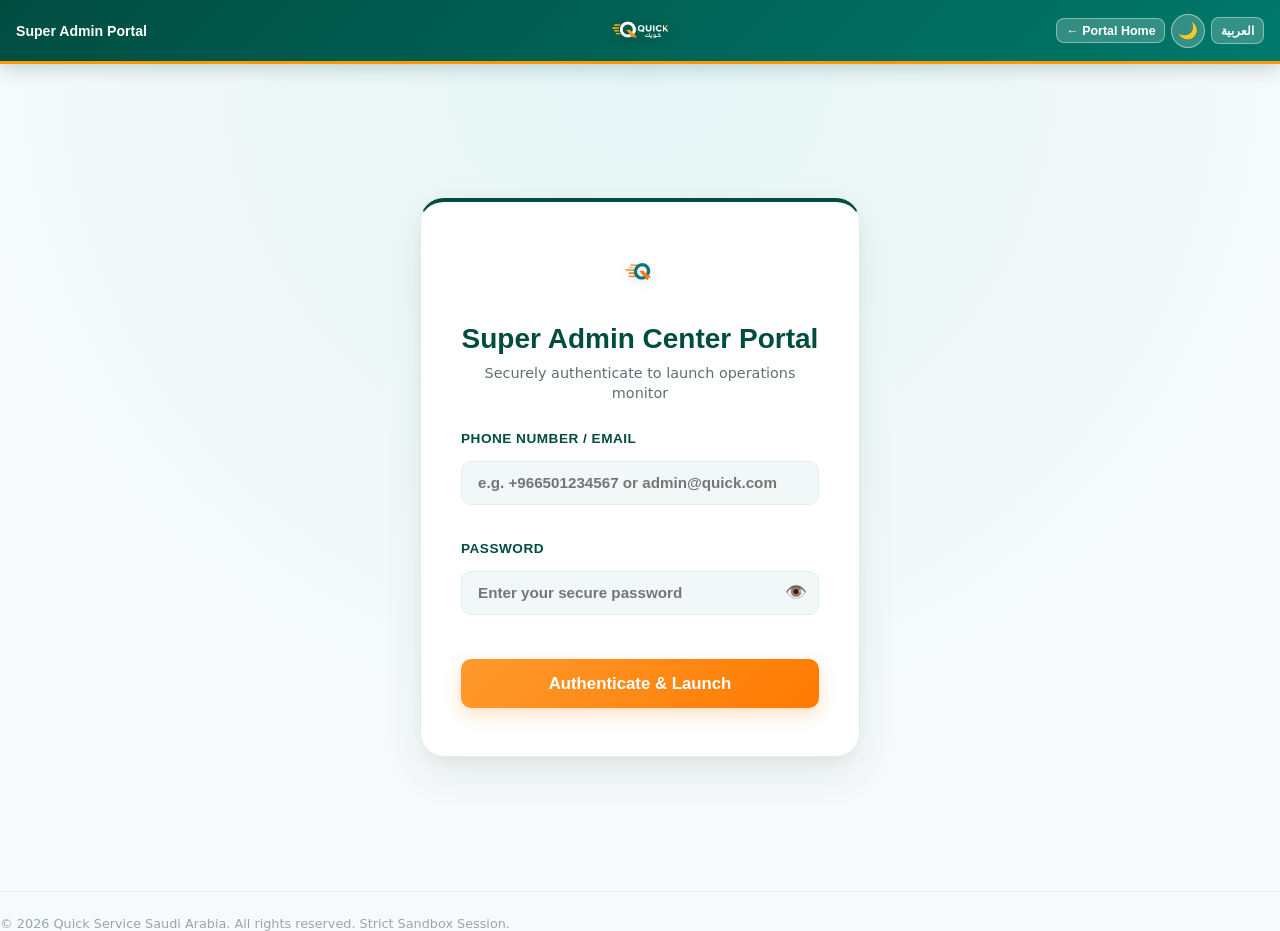
==== commit 46f220a9: "Fix logout button, add favicon, and correct dynamic login role titles" ====
--- a/login.html
+++ b/login.html
@@ -1,6 +1,7 @@
 <!DOCTYPE html>
 <html lang="en">
 <head>
+    <link rel="icon" type="image/png" href="assets/images/logo_withoutname.png">
     <meta charset="UTF-8">
     <meta name="viewport" content="width=device-width, initial-scale=1.0, maximum-scale=1.0, user-scalable=no">
     <meta name="description" content="Super Admin Access Portal - Authenticate to manage users, verify stores and captains, and audit payouts.">
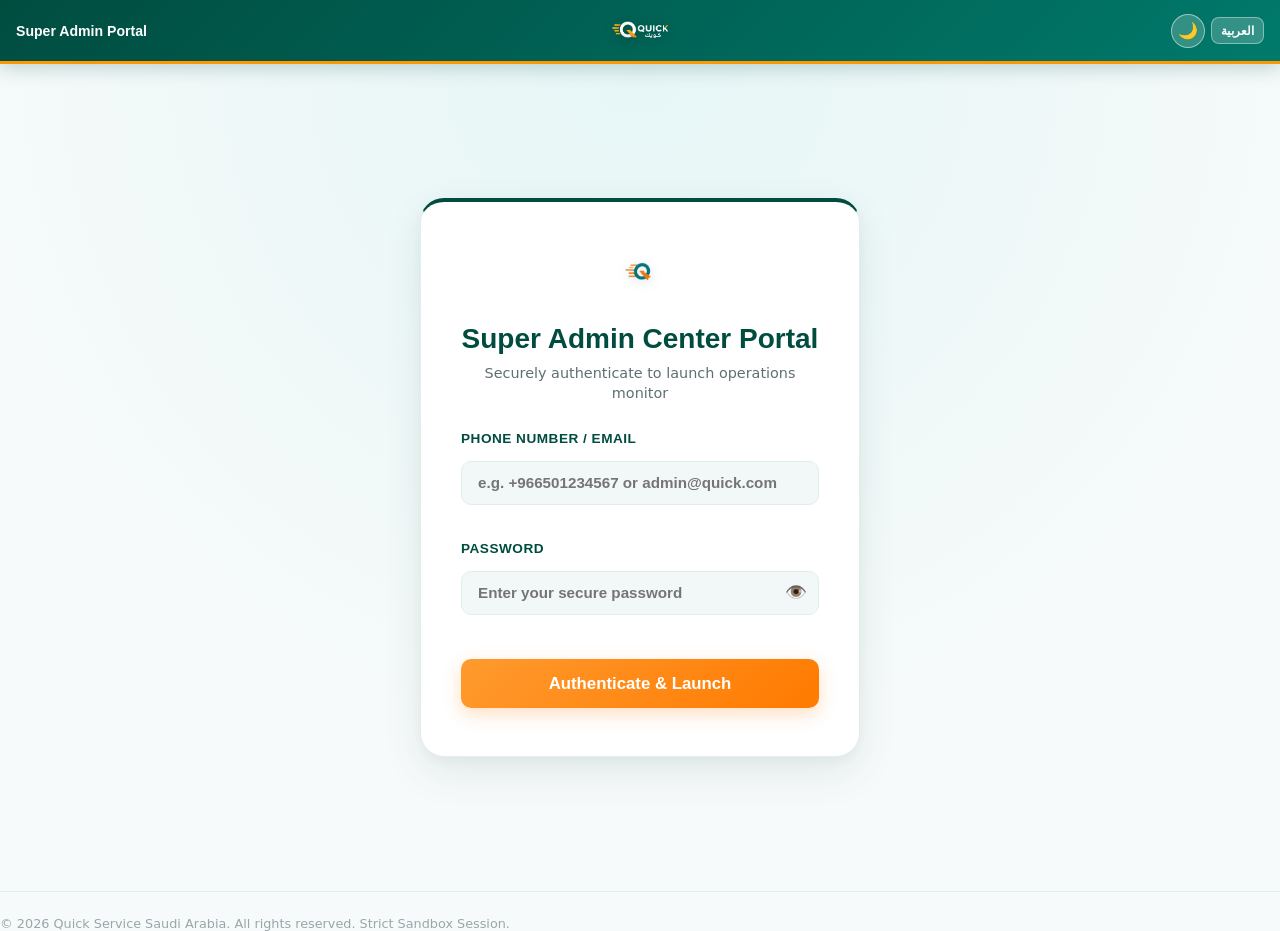
==== commit d86d2983: "Update Market Dashboard: store category settings and profile management" ====
--- a/login.html
+++ b/login.html
@@ -250,7 +250,6 @@
         </div>
         <!-- Left (الشمال in RTL): Control Buttons (Home, Theme, Language) -->
         <div class="header-left" style="display: flex !important; align-items: center !important; justify-content: flex-end !important; gap: 6px !important; flex: 1 !important; min-width: 0 !important;">
-            <a href="index.html" class="btn btn-secondary btn-sm" id="btn-back-home" style="border-radius: 8px !important; font-size: 0.78rem !important; font-weight: 700 !important; padding: 0.3rem 0.55rem !important; text-decoration: none !important; color: #ffffff !important; background: rgba(255,255,255,0.2) !important; border: 1px solid rgba(255,255,255,0.4) !important; white-space: nowrap !important;" data-i18n="nav_home">🏠 الرئيسية</a>
             <button class="btn btn-secondary btn-sm btn-theme-toggle" id="btn-theme-toggle" style="width: 34px !important; height: 34px !important; border-radius: 50% !important; font-size: 1rem !important; padding: 0 !important; display: flex !important; align-items: center !important; justify-content: center !important; color: #ffffff !important; background: rgba(255,255,255,0.2) !important; border: 1.5px solid rgba(255,255,255,0.5) !important; flex-shrink: 0 !important;" title="Toggle Theme">🌙</button>
             <button id="btn-lang-toggle" class="btn btn-secondary btn-sm" style="border-radius: 8px !important; font-size: 0.78rem !important; font-weight: 700 !important; padding: 0.3rem 0.55rem !important; color: #ffffff !important; background: rgba(255,255,255,0.2) !important; border: 1px solid rgba(255,255,255,0.4) !important; white-space: nowrap !important;">العربية</button>
         </div>
--- a/css/style.css
+++ b/css/style.css
@@ -2739,6 +2739,15 @@
 .sidebar-backdrop.active {
     opacity: 1;
     visibility: visible;
+}
+
+@media screen and (min-width: 993px) {
+    .btn-mobile-menu,
+    #btn-mobile-sidebar-toggle {
+        display: none !important;
+        visibility: hidden !important;
+        opacity: 0 !important;
+    }
 }
 
 @media screen and (max-width: 992px) {
@@ -2860,27 +2869,57 @@
 
 /* Mobile Bottom Navigation Bar System */
 .mobile-bottom-nav {
-    display: none;
+    display: none !important;
+    visibility: hidden !important;
+    opacity: 0 !important;
+    pointer-events: none !important;
+    height: 0 !important;
+    max-height: 0 !important;
+    overflow: hidden !important;
+}
+
+@media screen and (min-width: 769px) {
+    .mobile-bottom-nav {
+        display: none !important;
+        visibility: hidden !important;
+        opacity: 0 !important;
+        pointer-events: none !important;
+        height: 0 !important;
+        max-height: 0 !important;
+        overflow: hidden !important;
+    }
 }
 
 @media screen and (max-width: 768px) {
     .mobile-bottom-nav {
         display: flex !important;
+        visibility: visible !important;
+        opacity: 1 !important;
+        pointer-events: auto !important;
+        height: 60px !important;
+        max-height: 60px !important;
         position: fixed !important;
         bottom: 0 !important;
         left: 0 !important;
         right: 0 !important;
         width: 100vw !important;
-        height: 60px !important;
         background: var(--bg-surface-glass, #ffffff) !important;
         backdrop-filter: blur(12px) !important;
         -webkit-backdrop-filter: blur(12px) !important;
         border-top: 1px solid var(--border-color, #e1eeee) !important;
         z-index: 99990 !important;
-        justify-content: space-around !important;
+        justify-content: flex-start !important;
         align-items: center !important;
-        padding: 0 4px !important;
+        padding: 0 8px !important;
         box-shadow: 0 -4px 16px rgba(0, 0, 0, 0.08) !important;
+        overflow-x: auto !important;
+        white-space: nowrap !important;
+        scrollbar-width: none !important;
+        -ms-overflow-style: none !important;
+    }
+
+    .mobile-bottom-nav::-webkit-scrollbar {
+        display: none !important;
     }
 
     [data-theme="dark"] .mobile-bottom-nav {
@@ -2889,17 +2928,18 @@
     }
 
     .mobile-nav-item {
-        display: flex !important;
+        display: inline-flex !important;
         flex-direction: column !important;
         align-items: center !important;
         justify-content: center !important;
         background: transparent !important;
         border: none !important;
         color: var(--text-secondary, #5f6f72) !important;
-        padding: 4px 8px !important;
+        padding: 4px 12px !important;
         font-family: 'Cairo', sans-serif !important;
         cursor: pointer !important;
-        flex: 1 !important;
+        flex: 0 0 auto !important;
+        min-width: 64px !important;
         gap: 2px !important;
         transition: all 0.2s ease !important;
     }
@@ -3295,22 +3335,52 @@
 }
 
 /* POS Thermal Printing Styles (@media print) */
+#thermal-receipt-print-area {
+    display: none;
+}
+
 @media print {
+    @page {
+        size: auto;
+        margin: 0;
+    }
+    
+    html, body {
+        height: auto !important;
+        min-height: 0 !important;
+        overflow: visible !important;
+        display: block !important;
+        background: #ffffff !important;
+        color: #000000 !important;
+        margin: 0 !important;
+        padding: 0 !important;
+        box-shadow: none !important;
+        text-shadow: none !important;
+    }
+    
     body > *:not(#thermal-receipt-print-area) {
         display: none !important;
     }
     
     #thermal-receipt-print-area {
         display: block !important;
-        position: absolute !important;
-        left: 0 !important;
-        top: 0 !important;
-        width: 58mm !important;
-        margin: 0 !important;
-        padding: 4mm !important;
+        position: static !important;
+        width: 100% !important;
+        max-width: 80mm !important;
+        margin: 0 auto !important;
+        padding: 6mm 4mm !important;
+        box-sizing: border-box !important;
         background: #ffffff !important;
         color: #000000 !important;
-    }
-}
-
-
+        page-break-inside: avoid !important;
+    }
+
+    #thermal-receipt-print-area * {
+        background: transparent !important;
+        color: #000000 !important;
+        box-shadow: none !important;
+        text-shadow: none !important;
+    }
+}
+
+
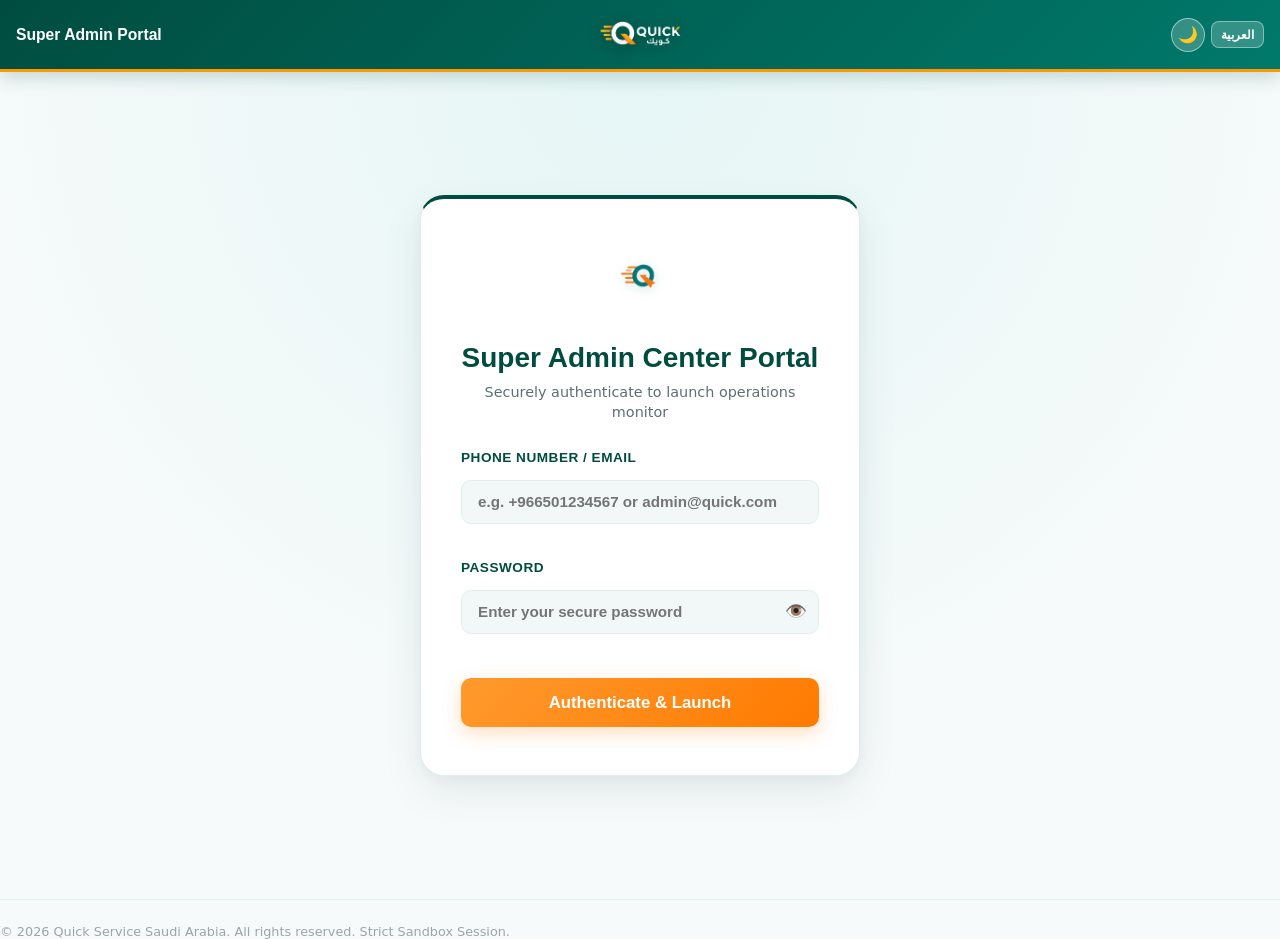
==== commit 637841ac: "Enlarge Quick logo in header and login card" ====
--- a/login.html
+++ b/login.html
@@ -239,14 +239,14 @@
 </head>
 <body class="portal-body">
     <!-- Login Header -->
-    <header class="portal-header" style="display: flex !important; flex-direction: row !important; align-items: center !important; justify-content: space-between !important; flex-wrap: nowrap !important; height: 64px !important; padding: 0 16px !important; background: linear-gradient(135deg, #004D40 0%, #00796B 100%) !important; border-bottom: 3px solid #FF9800 !important; position: sticky !important; top: 0 !important; z-index: 99999 !important; width: 100% !important; box-sizing: border-box !important;">
+    <header class="portal-header" style="display: flex !important; flex-direction: row !important; align-items: center !important; justify-content: space-between !important; flex-wrap: nowrap !important; height: 72px !important; padding: 0 16px !important; background: linear-gradient(135deg, #004D40 0%, #00796B 100%) !important; border-bottom: 3px solid #FF9800 !important; position: sticky !important; top: 0 !important; z-index: 99999 !important; width: 100% !important; box-sizing: border-box !important;">
         <!-- Right (اليمين in RTL): Brand Title / Portal Title -->
         <div class="header-right" style="display: flex !important; align-items: center !important; gap: 6px !important; flex: 1 !important; justify-content: flex-start !important; min-width: 0 !important;">
-            <h1 class="logo-text header-right-text" id="login-header-title" style="font-size: 0.88rem !important; font-weight: 800 !important; color: #ffffff !important; margin: 0 !important; white-space: nowrap !important; overflow: hidden !important; text-overflow: ellipsis !important; font-family: 'Cairo', sans-serif !important;" data-i18n="login_portal_badge">لوحة التحكم السريعة</h1>
+            <h1 class="logo-text header-right-text" id="login-header-title" style="font-size: 0.98rem !important; font-weight: 800 !important; color: #ffffff !important; margin: 0 !important; white-space: nowrap !important; overflow: hidden !important; text-overflow: ellipsis !important; font-family: 'Cairo', sans-serif !important;" data-i18n="login_portal_badge">لوحة التحكم السريعة</h1>
         </div>
         <!-- Center (في النص): Quick Logo -->
-        <div class="header-center" style="display: flex !important; align-items: center !important; justify-content: center !important; flex: 1 !important; min-width: 0 !important;">
-            <img src="assets/images/home_logo.png" alt="Quick Service Logo" class="brand-logo-wide" style="height: 38px !important; width: auto !important; max-width: 120px !important; object-fit: contain !important; filter: drop-shadow(0 2px 6px rgba(0,0,0,0.3)) !important;">
+        <div class="header-center" style="display: flex !important; align-items: center !important; justify-content: center !important; flex: 1.5 !important; min-width: 0 !important;">
+            <img src="assets/images/home_logo.png" alt="Quick Service Logo" class="brand-logo-wide" style="height: 56px !important; width: auto !important; max-width: 210px !important; object-fit: contain !important; filter: drop-shadow(0 3px 8px rgba(0,0,0,0.35)) !important;">
         </div>
         <!-- Left (الشمال in RTL): Control Buttons (Home, Theme, Language) -->
         <div class="header-left" style="display: flex !important; align-items: center !important; justify-content: flex-end !important; gap: 6px !important; flex: 1 !important; min-width: 0 !important;">
@@ -259,7 +259,7 @@
     <main class="login-wrapper">
         <div class="login-card">
             <header class="login-header">
-                <img src="assets/images/logo_withoutname.png" alt="Quick App Logo" class="brand-logo-img" style="height: 56px; margin-bottom: 0.8rem;">
+                <img src="assets/images/logo_withoutname.png" alt="Quick App Logo" class="brand-logo-img" style="height: 75px; margin-bottom: 1rem;">
                 <h1 class="login-title" data-i18n="admin_login_title">Super Admin Portal</h1>
                 <p class="login-subtitle" data-i18n="admin_login_subtitle">Securely authenticate to launch operations monitor</p>
             </header>
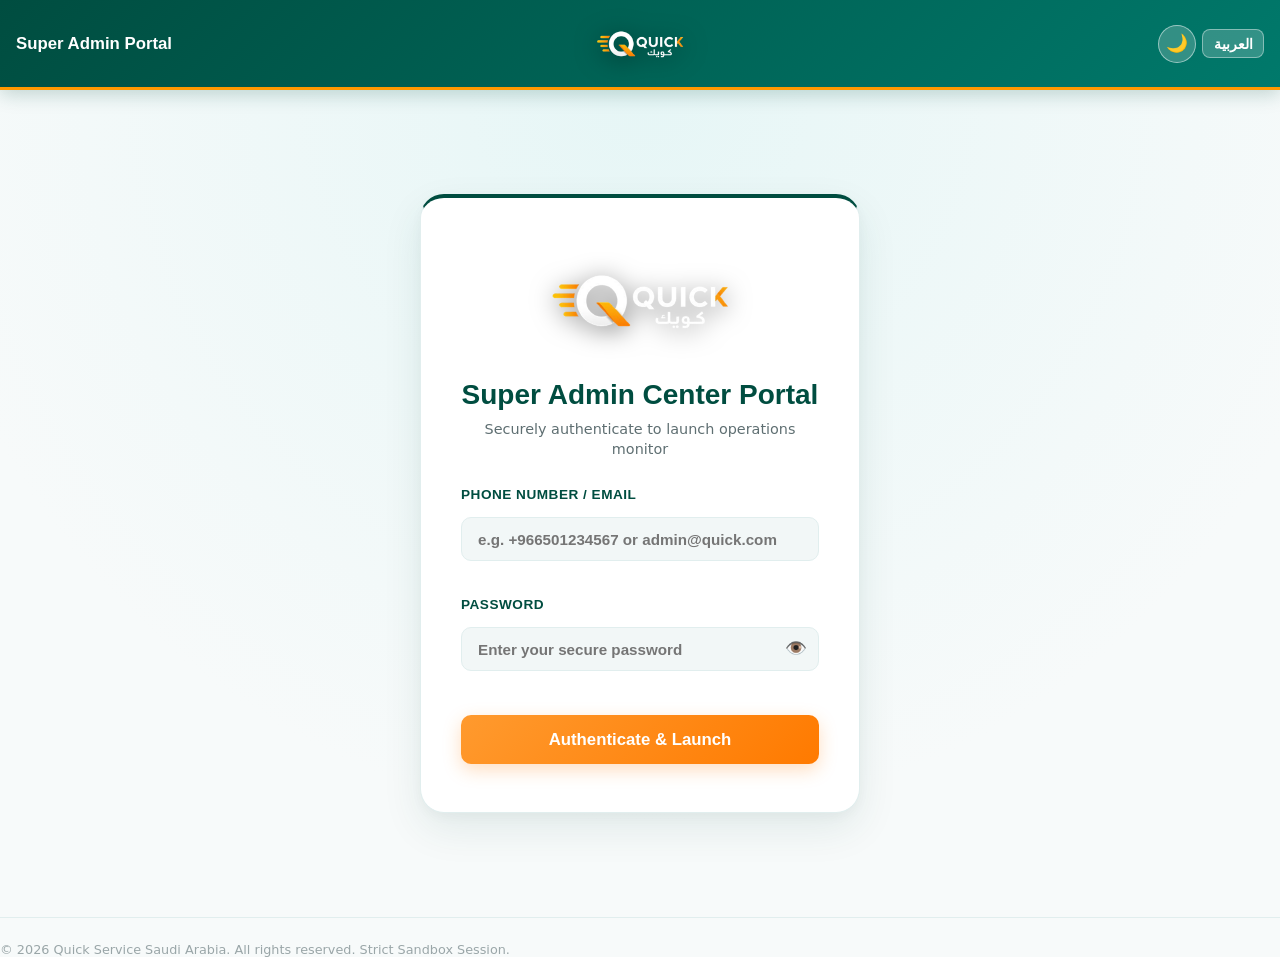
==== commit 254be4a1: "Expand Quick banner width to 550px and height to 80px" ====
--- a/login.html
+++ b/login.html
@@ -239,19 +239,19 @@
 </head>
 <body class="portal-body">
     <!-- Login Header -->
-    <header class="portal-header" style="display: flex !important; flex-direction: row !important; align-items: center !important; justify-content: space-between !important; flex-wrap: nowrap !important; height: 72px !important; padding: 0 16px !important; background: linear-gradient(135deg, #004D40 0%, #00796B 100%) !important; border-bottom: 3px solid #FF9800 !important; position: sticky !important; top: 0 !important; z-index: 99999 !important; width: 100% !important; box-sizing: border-box !important;">
+    <header class="portal-header" style="display: flex !important; flex-direction: row !important; align-items: center !important; justify-content: space-between !important; flex-wrap: nowrap !important; height: 90px !important; padding: 0 16px !important; background: linear-gradient(135deg, #004D40 0%, #00796B 100%) !important; border-bottom: 3px solid #FF9800 !important; position: sticky !important; top: 0 !important; z-index: 99999 !important; width: 100% !important; box-sizing: border-box !important;">
         <!-- Right (اليمين in RTL): Brand Title / Portal Title -->
         <div class="header-right" style="display: flex !important; align-items: center !important; gap: 6px !important; flex: 1 !important; justify-content: flex-start !important; min-width: 0 !important;">
-            <h1 class="logo-text header-right-text" id="login-header-title" style="font-size: 0.98rem !important; font-weight: 800 !important; color: #ffffff !important; margin: 0 !important; white-space: nowrap !important; overflow: hidden !important; text-overflow: ellipsis !important; font-family: 'Cairo', sans-serif !important;" data-i18n="login_portal_badge">لوحة التحكم السريعة</h1>
+            <h1 class="logo-text header-right-text" id="login-header-title" style="font-size: 1.05rem !important; font-weight: 800 !important; color: #ffffff !important; margin: 0 !important; white-space: nowrap !important; overflow: hidden !important; text-overflow: ellipsis !important; font-family: 'Cairo', sans-serif !important;" data-i18n="login_portal_badge">لوحة التحكم السريعة</h1>
         </div>
         <!-- Center (في النص): Quick Logo -->
-        <div class="header-center" style="display: flex !important; align-items: center !important; justify-content: center !important; flex: 1.5 !important; min-width: 0 !important;">
-            <img src="assets/images/home_logo.png" alt="Quick Service Logo" class="brand-logo-wide" style="height: 56px !important; width: auto !important; max-width: 210px !important; object-fit: contain !important; filter: drop-shadow(0 3px 8px rgba(0,0,0,0.35)) !important;">
+        <div class="header-center" style="display: flex !important; align-items: center !important; justify-content: center !important; flex: 3 !important; min-width: 0 !important; padding: 0 10px !important;">
+            <img src="assets/images/home_logo.png" alt="Quick Service Logo" class="brand-logo-wide" style="height: 80px !important; width: 100% !important; max-width: 550px !important; object-fit: contain !important; filter: drop-shadow(0 4px 12px rgba(0,0,0,0.5)) !important;">
         </div>
         <!-- Left (الشمال in RTL): Control Buttons (Home, Theme, Language) -->
         <div class="header-left" style="display: flex !important; align-items: center !important; justify-content: flex-end !important; gap: 6px !important; flex: 1 !important; min-width: 0 !important;">
-            <button class="btn btn-secondary btn-sm btn-theme-toggle" id="btn-theme-toggle" style="width: 34px !important; height: 34px !important; border-radius: 50% !important; font-size: 1rem !important; padding: 0 !important; display: flex !important; align-items: center !important; justify-content: center !important; color: #ffffff !important; background: rgba(255,255,255,0.2) !important; border: 1.5px solid rgba(255,255,255,0.5) !important; flex-shrink: 0 !important;" title="Toggle Theme">🌙</button>
-            <button id="btn-lang-toggle" class="btn btn-secondary btn-sm" style="border-radius: 8px !important; font-size: 0.78rem !important; font-weight: 700 !important; padding: 0.3rem 0.55rem !important; color: #ffffff !important; background: rgba(255,255,255,0.2) !important; border: 1px solid rgba(255,255,255,0.4) !important; white-space: nowrap !important;">العربية</button>
+            <button class="btn btn-secondary btn-sm btn-theme-toggle" id="btn-theme-toggle" style="width: 38px !important; height: 38px !important; border-radius: 50% !important; font-size: 1.1rem !important; padding: 0 !important; display: flex !important; align-items: center !important; justify-content: center !important; color: #ffffff !important; background: rgba(255,255,255,0.2) !important; border: 1.5px solid rgba(255,255,255,0.5) !important; flex-shrink: 0 !important;" title="Toggle Theme">🌙</button>
+            <button id="btn-lang-toggle" class="btn btn-secondary btn-sm" style="border-radius: 8px !important; font-size: 0.85rem !important; font-weight: 700 !important; padding: 0.35rem 0.65rem !important; color: #ffffff !important; background: rgba(255,255,255,0.2) !important; border: 1px solid rgba(255,255,255,0.4) !important; white-space: nowrap !important;">العربية</button>
         </div>
     </header>
 
@@ -259,7 +259,7 @@
     <main class="login-wrapper">
         <div class="login-card">
             <header class="login-header">
-                <img src="assets/images/logo_withoutname.png" alt="Quick App Logo" class="brand-logo-img" style="height: 75px; margin-bottom: 1rem;">
+                <img src="assets/images/home_logo.png" alt="Quick App Logo" class="brand-logo-img" style="height: 110px; width: 100%; max-width: 420px; object-fit: contain; margin-bottom: 1.2rem; filter: drop-shadow(0 4px 12px rgba(0,0,0,0.5));">
                 <h1 class="login-title" data-i18n="admin_login_title">Super Admin Portal</h1>
                 <p class="login-subtitle" data-i18n="admin_login_subtitle">Securely authenticate to launch operations monitor</p>
             </header>
